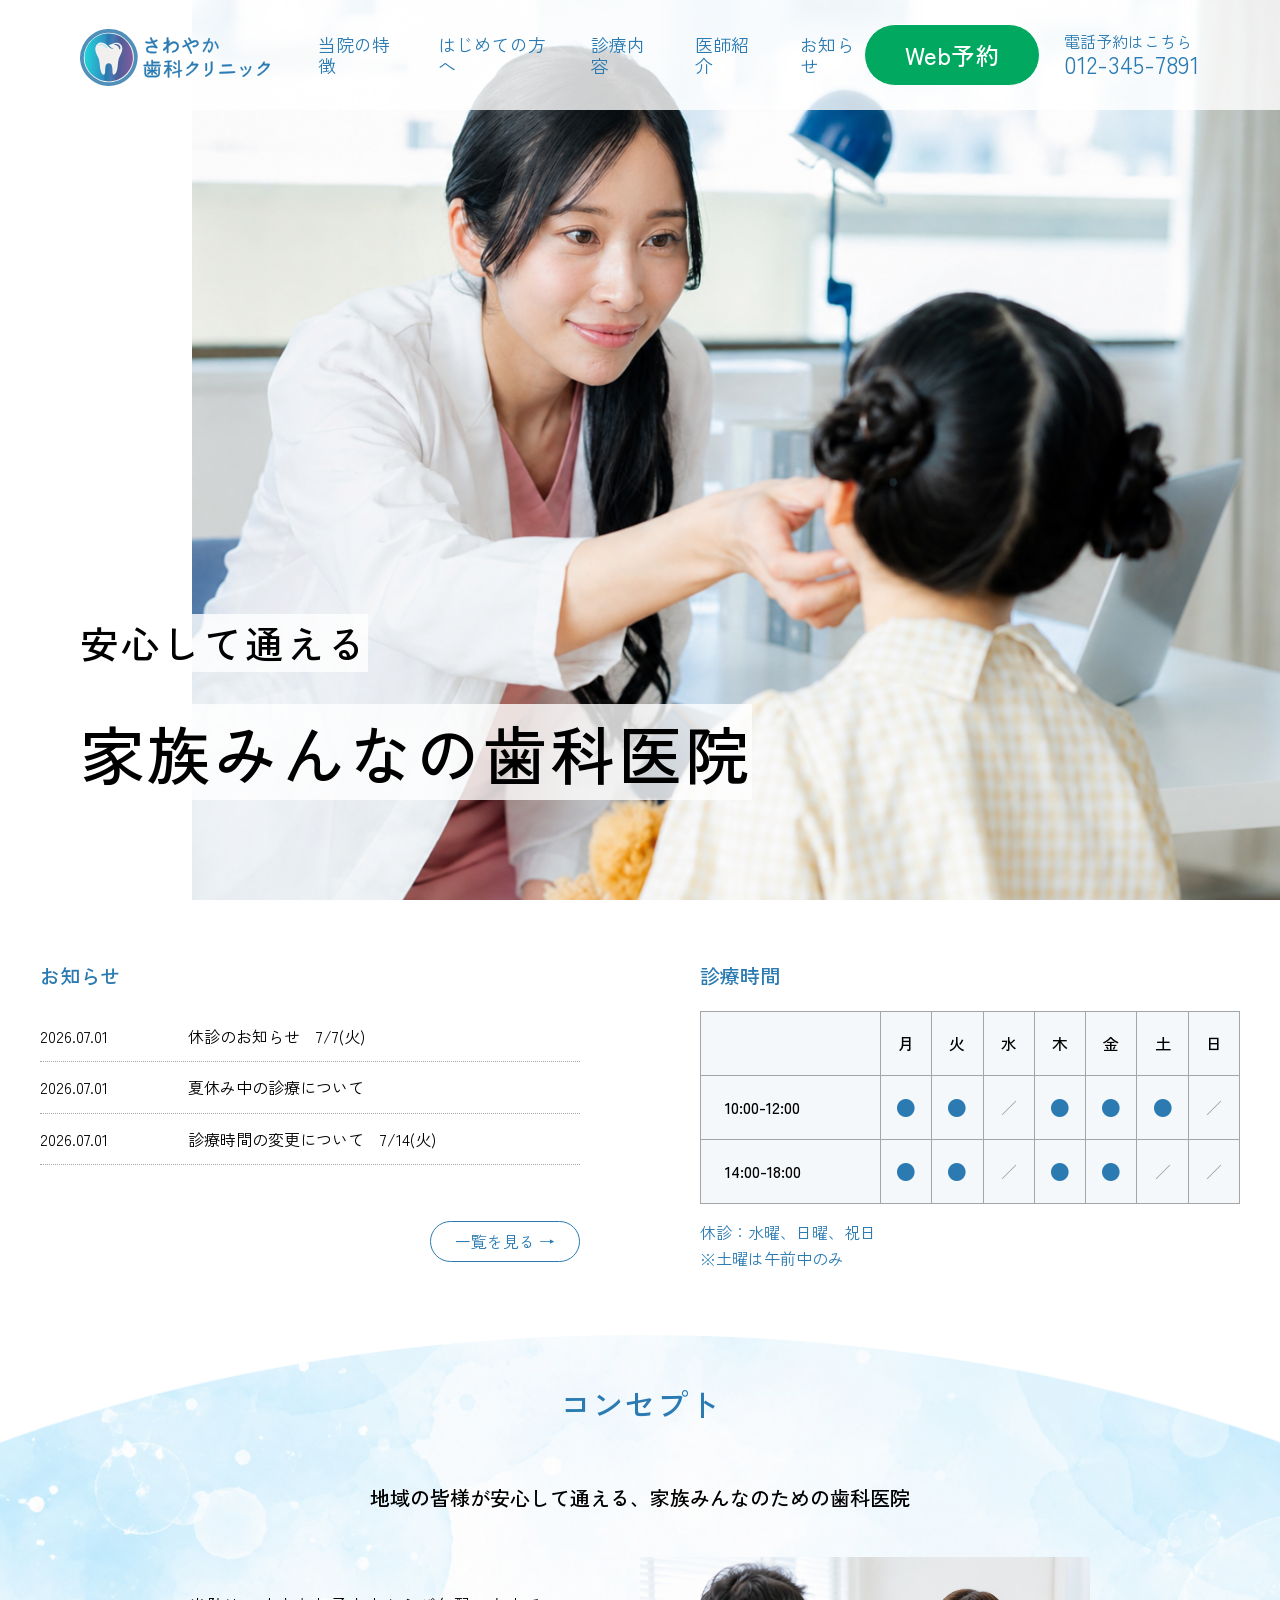
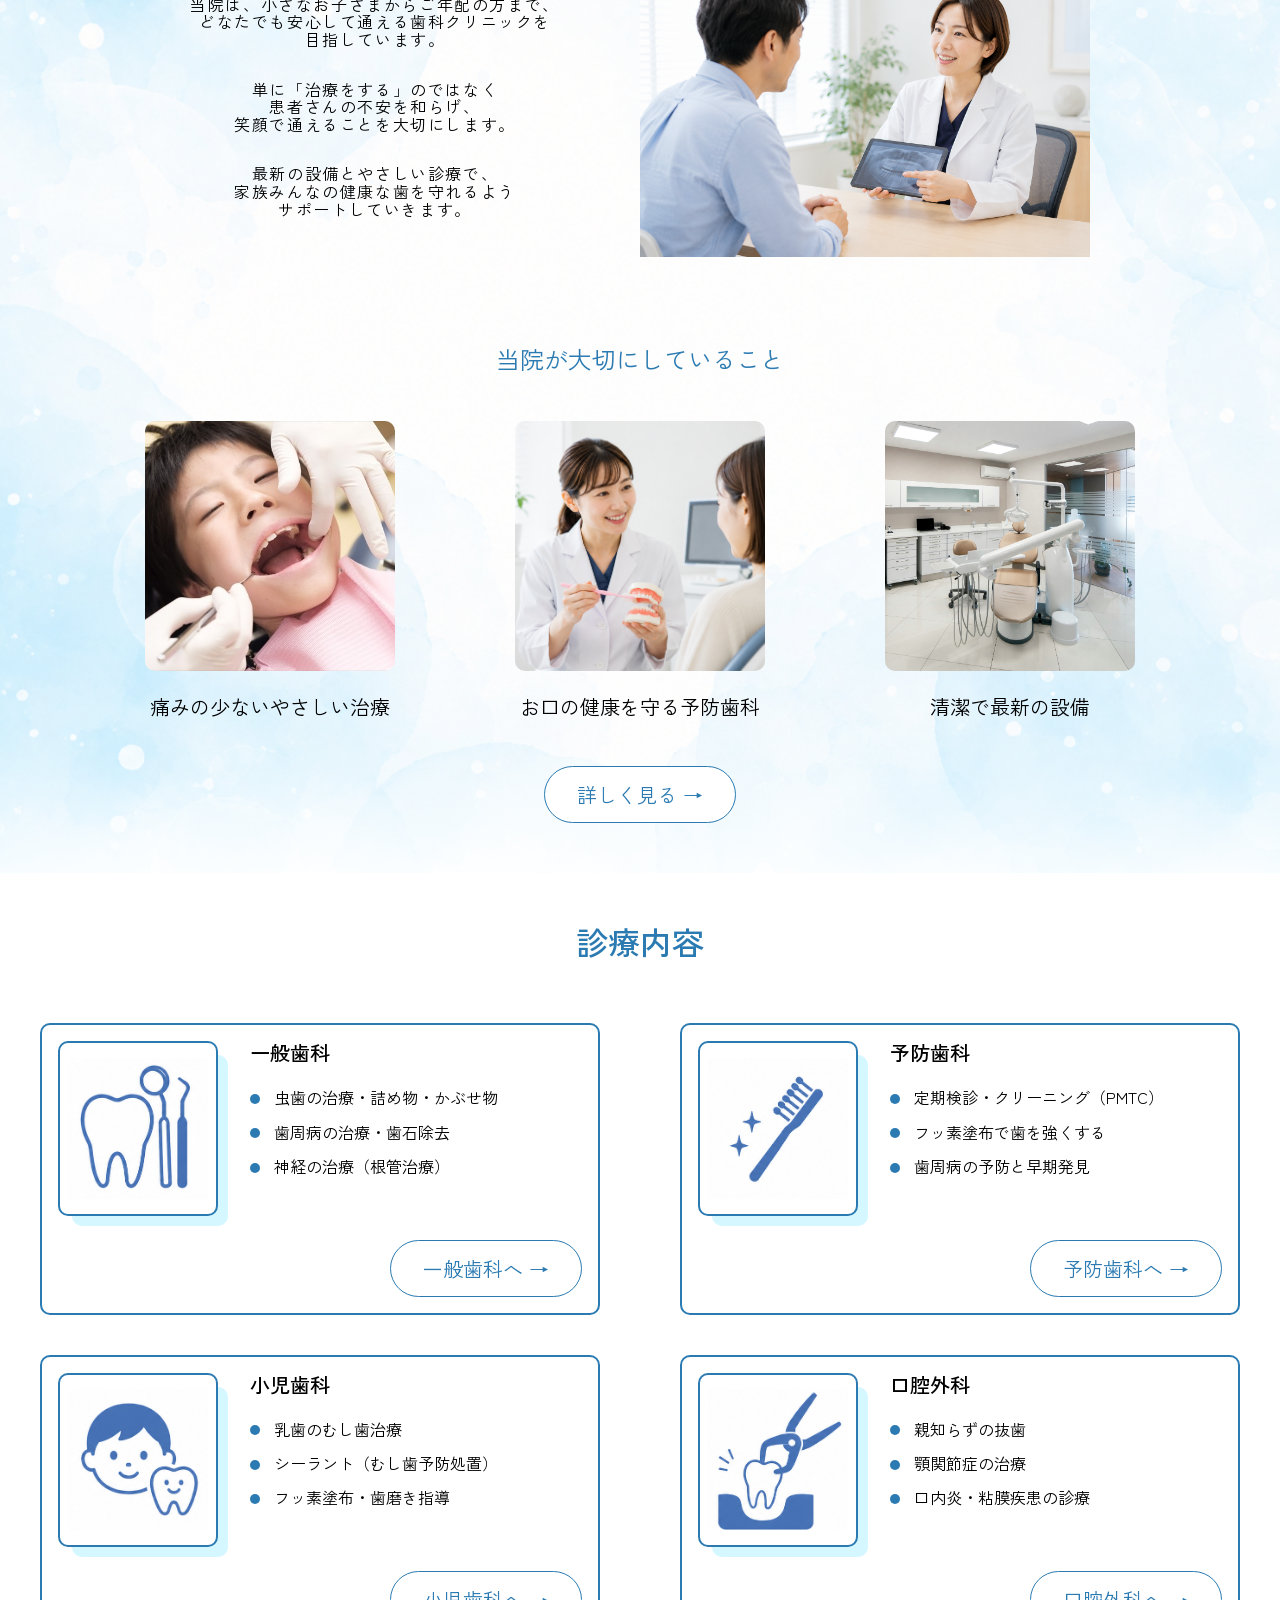
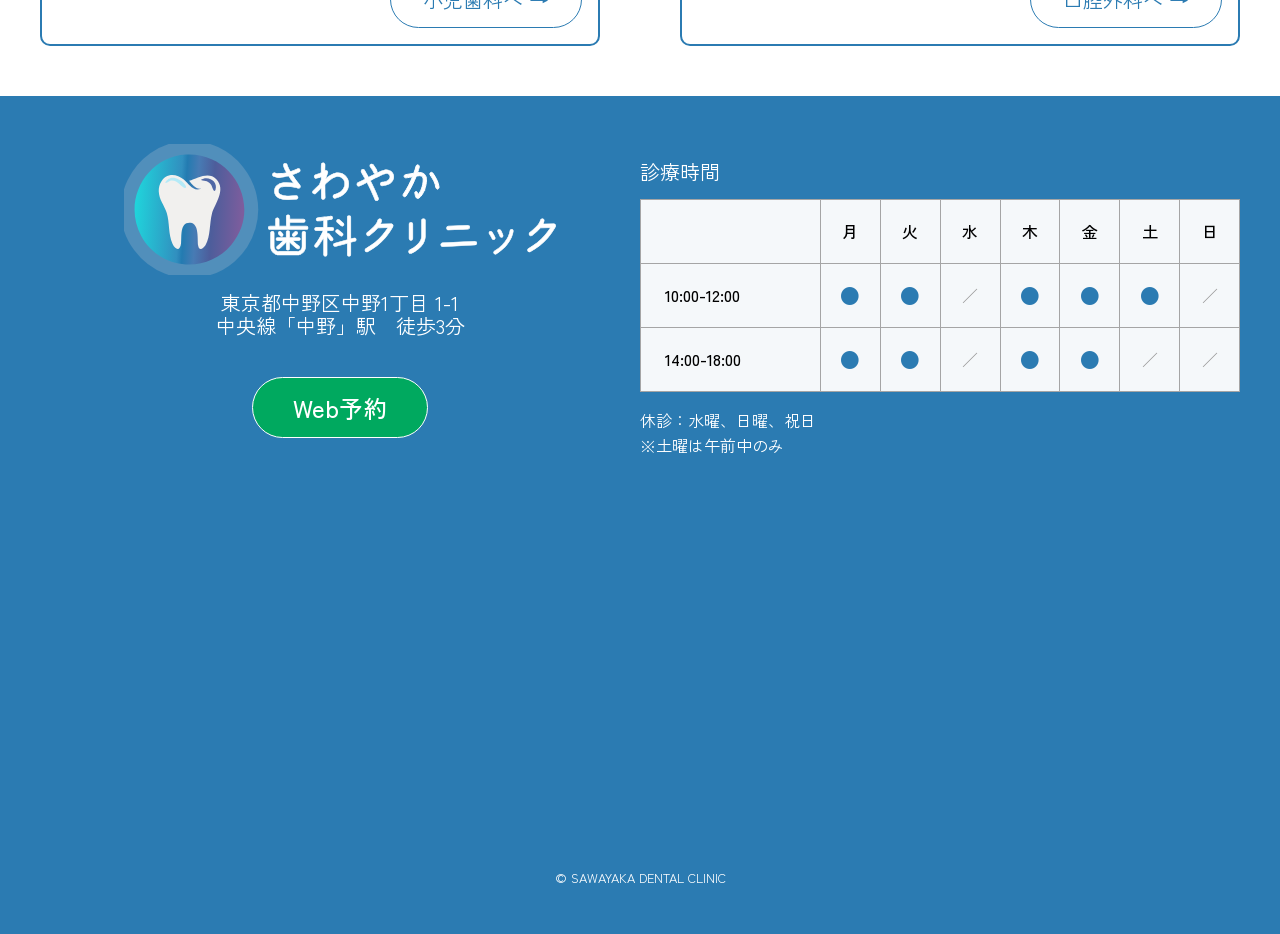
==== index.html @ a3defb35 "SP用 first-view追加" ====
<!doctype html>
<html lang="ja">
  <head>
    <meta charset="UTF-8" />
    <meta
      name="description"
      content="中野区のさわやか歯科クリニック。小さなお子さまからご年配の方まで安心して通える歯科医院です。痛みの少ない治療、予防歯科、最新設備でお口の健康をサポートします。"
    />
    <meta name="viewport" content="width=device-width, initial-scale=1.0" />
    <link rel="stylesheet" href="css/destyle.css" />
    <link rel="preconnect" href="https://fonts.googleapis.com" />
    <link rel="preconnect" href="https://fonts.gstatic.com" crossorigin />
    <link
      href="https://fonts.googleapis.com/css2?family=Josefin+Sans:ital,wght@0,100..700;1,100..700&family=Zen+Kaku+Gothic+New&display=swap"
      rel="stylesheet"
    />
    <link rel="stylesheet" href="css/style.css" />
    <title>さわやか歯科医院</title>
  </head>

  <body>
    <!-- ヘッダー -->
    <header id="header-area">
      <div class="header-menu">
        <!-- ロゴ -->
        <a href="index.html" class="header-logo">
          <img src="img/logo2.svg" alt="さわやか歯科医院ロゴ" />
        </a>
        <!-- ナビゲーション -->
        <nav id="header-navigation">
          <ul>
            <!-- TODOリンク更新 -->
            <li><a href="index.html#concept">当院の特徴</a></li>
            <li><a href="index.html#about">はじめての方へ</a></li>            
            <li><a href="index.html#about">診療内容</a></li>
            <li><a href="index.html#doctors">医師紹介</a></li>
            <li><a href="index.html#blog">お知らせ</a></li>
          </ul>
        </nav>
      </div>

      <div class="header-contact">
        <a href="#" class="cta-button">Web予約</a>
        <div>
          <p class="tel-title">電話予約はこちら</p>
          <p class="tel-num">012-345-7891</p>
        </div>
      </div>

      <button id="hamburger-button" type="button" aria-label="メニュー" aria-controls="sp-navigation" aria-expanded="false">
        <span></span>
        <span></span>
        <span></span>
      </button>

        <!-- SPナビゲーション -->
        <nav id="sp-navigation">
          <ul>
            <!-- TODOリンク更新 -->
            <li><a href="index.html">ホーム</a></li>             
            <li><a href="index.html#concept">当院の特徴</a></li>
            <li><a href="index.html#about">はじめての方へ</a></li>            
            <li><a href="index.html#about">診療内容</a></li>
            <li><a href="index.html#doctors">医師紹介</a></li>
            <li><a href="index.html#blog">お知らせ</a></li>
          </ul>
        </nav>

    </header>
    <!-- ヘッダーここまで-->

    <main>
      <!-- First View -->
      <section id="fv">
        <picture>
          <!-- 800px以下：SP用 -->
          <source media="(max-width: 800px)" srcset="img/hero-1-sp.png" />           
          <!-- 1000px以下：tablet用 -->
          <source media="(max-width: 1050px)" srcset="img/hero-1-tab.png" />
          <img
            class="fv-image"
            src="img/hero-1.png"
            alt="ファーストビュー画像"
          />
        </picture>
        <div class="fv-copy">
          <h1 class="fv-message-main">
            <!-- TODO：デザイン微調整 -->
            <span class="fv-message-sub">安心して通える</span>
            <span class="fv-message-title">家族みんなの歯科医院</span>
          </h1>
        </div>
      </section>
      <!-- First View ここまで-->

      <!-- お知らせと診療時間 -->
      <section id="schedule" class="section">
        <div class="container">
          <div class="news-block">
            <h2 class="section-title">お知らせ</h2>
            <ul class="news-list">
              <li class="news-item">
                <span class="news-date">2026.07.01</span>
                <p class="news-text">休診のお知らせ　7/7(火)</p>
              </li>
              <li class="news-item">
                <span class="news-date">2026.07.01</span>
                <p class="news-text">夏休み中の診療について</p>
              </li>
              <li class="news-item">
                <span class="news-date">2026.07.01</span>
                <p class="news-text">診療時間の変更について　7/14(火)</p>
              </li>
            </ul>
            <div class="news-button">
              <a href="#" class="news-more-button">一覧を見る →</a>
            </div>
          </div>
          <div class="schedule-block">
            <h2 class="section-title">診療時間</h2>
            <div class="schedule-table">
              <div class="schedule-cell schedule-corner"></div>
              <div class="schedule-cell schedule-day">月</div>
              <div class="schedule-cell schedule-day">火</div>
              <div class="schedule-cell schedule-day">水</div>
              <div class="schedule-cell schedule-day">木</div>
              <div class="schedule-cell schedule-day">金</div>
              <div class="schedule-cell schedule-day">土</div>
              <div class="schedule-cell schedule-day">日</div>

              <div class="schedule-cell schedule-time">10:00-12:00</div>
              <div class="schedule-cell schedule-mark">●</div>
              <div class="schedule-cell schedule-mark">●</div>
              <div class="schedule-cell schedule-mark schedule-closed">／</div>
              <div class="schedule-cell schedule-mark">●</div>
              <div class="schedule-cell schedule-mark">●</div>
              <div class="schedule-cell schedule-mark">●</div>
              <div class="schedule-cell schedule-mark schedule-closed">／</div>

              <div class="schedule-cell schedule-time">14:00-18:00</div>
              <div class="schedule-cell schedule-mark">●</div>
              <div class="schedule-cell schedule-mark">●</div>
              <div class="schedule-cell schedule-mark schedule-closed">／</div>
              <div class="schedule-cell schedule-mark">●</div>
              <div class="schedule-cell schedule-mark">●</div>
              <div class="schedule-cell schedule-mark schedule-closed">／</div>
              <div class="schedule-cell schedule-mark schedule-closed">／</div>
            </div>
            <p class="schedule-note">
              休診：水曜、日曜、祝日<br />
              ※土曜は午前中のみ
            </p>
          </div>
        </div>
      </section>
      <!-- お知らせと診療時間ここまで-->

      <!-- Concept -->
      <section id="concept" class="section">
        <div class="container">
          <div class="concept-contents">
            <h2 class="section-title">コンセプト</h2>
            <h3>地域の皆様が安心して通える、家族みんなのための歯科医院</h3>
            <div class="concept-explanation">
              <div>
                <p>
                  当院は、小さなお子さまからご年配の方まで、<br />
                  どなたでも安心して通える歯科クリニックを<br />目指しています。
                </p>
                <p>
                  単に「治療をする」のではなく<br />
                  患者さんの不安を和らげ、<br />笑顔で通えることを大切にします。
                </p>
                <p>
                  最新の設備とやさしい診療で、<br />
                  家族みんなの健康な歯を守れるよう<br />サポートしていきます。
                </p>
              </div>
              <img src="img/concept-2.png" alt="相談する患者" />
            </div>
          </div>
          <div class="concept-important-points">
            <h3>当院が大切にしていること</h3>
            <div class="concept-pointcards">
              <div class="concept-card">
                <img src="img/painless.jpg" alt="子供の治療" />
                <h4>痛みの少ないやさしい治療</h4>
              </div>
              <div class="concept-card">
                <img src="img/lecture.png" alt="予防歯科" />
                <h4>お口の健康を守る予防歯科</h4>
              </div>
              <div class="concept-card">
                <img src="img/img3.jpg" alt="治療設備" />
                <h4>清潔で最新の設備</h4>
              </div>
            </div>
            <div class="concept-button">
              <a href="#" class="primary-button">詳しく見る →</a>
            </div>
          </div>
        </div>
      </section>
      <!-- Conceptここまで -->

      <!-- Service -->
      <section id="service" class="section">
        <div class="container">
          <div class="service-contents">
            <h2 class="section-title">診療内容</h2>
            <div class="service-cards">
              <article class="service-card">
                <div class="service-card-contents">
                  <div class="service-img">
                    <img src="img/general.png" alt="一般歯科" />
                  </div>
                  <div>
                    <h3>一般歯科</h3>
                    <ul class="service-list">
                      <li>虫歯の治療・詰め物・かぶせ物</li>
                      <li>歯周病の治療・歯石除去</li>
                      <li>神経の治療（根管治療）</li>
                    </ul>
                  </div>
                </div>
                <div class="service-button">
                  <a href="#" class="primary-button">一般歯科へ →</a>
                </div>
              </article>
              <article class="service-card">
                <div class="service-card-contents">
                  <div class="service-img">
                    <img src="img/yobou.png" alt="予防歯科" />
                  </div>
                  <div>
                    <h3>予防歯科</h3>
                    <ul class="service-list">
                      <li>定期検診・クリーニング（PMTC）</li>
                      <li>フッ素塗布で歯を強くする</li>
                      <li>歯周病の予防と早期発見</li>
                    </ul>
                  </div>
                </div>
                <div class="service-button">
                  <a href="#" class="primary-button">予防歯科へ →</a>
                </div>
              </article>
              <article class="service-card">
                <div class="service-card-contents">
                  <div class="service-img">
                    <img src="img/child.png" alt="小児歯科" />
                  </div>
                  <div>
                    <h3>小児歯科</h3>
                    <ul class="service-list">
                      <li>乳歯のむし歯治療</li>
                      <li>シーラント（むし歯予防処置）</li>
                      <li>フッ素塗布・歯磨き指導</li>
                    </ul>
                  </div>
                </div>
                <div class="service-button">
                  <a href="#" class="primary-button">小児歯科へ →</a>
                </div>
              </article>
              <article class="service-card">
                <div class="service-card-contents">
                  <div class="service-img">
                    <img src="img/sergery.png" alt="口腔外科" />
                  </div>
                  <div>
                    <h3>口腔外科</h3>
                    <ul class="service-list">
                      <li>親知らずの抜歯</li>
                      <li>顎関節症の治療</li>
                      <li>口内炎・粘膜疾患の診療</li>
                    </ul>
                  </div>
                </div>
                <div class="service-button">
                  <a href="#" class="primary-button">口腔外科へ →</a>
                </div>
              </article>
            </div>
          </div>
        </div>
      </section>
      <!-- Serviceここまで -->

      <!-- footer -->
      <footer class="footer">
        <div class="container">
          <div class="footer-info">
            <!-- フッター左側 -->
            <div class="footer-contents">
              <div class="footer-address">
                <div class="footer-logo">
                  <!-- ロゴ -->
                  <a href="index.html">
                    <img src="img/logo2_white.svg" alt="さわやか歯科医院ロゴ" />
                  </a>
                </div>
                <address>
                  <p>東京都中野区中野1丁目 1-1</p>
                  <p>中央線「中野」駅　徒歩3分</p>
                </address>
              </div>
              <div class="footer-cta">
                <a href="#" class="cta-button">Web予約</a>
              </div>
            </div>
            <!-- フッター左側ここまで -->
            <!-- 診療時間 -->
            <div class="schedule-block">
              <h2>診療時間</h2>
              <div class="schedule-table">
                <div class="schedule-cell schedule-corner"></div>
                <div class="schedule-cell schedule-day">月</div>
                <div class="schedule-cell schedule-day">火</div>
                <div class="schedule-cell schedule-day">水</div>
                <div class="schedule-cell schedule-day">木</div>
                <div class="schedule-cell schedule-day">金</div>
                <div class="schedule-cell schedule-day">土</div>
                <div class="schedule-cell schedule-day">日</div>

                <div class="schedule-cell schedule-time">10:00-12:00</div>
                <div class="schedule-cell schedule-mark">●</div>
                <div class="schedule-cell schedule-mark">●</div>
                <div class="schedule-cell schedule-mark schedule-closed">
                  ／
                </div>
                <div class="schedule-cell schedule-mark">●</div>
                <div class="schedule-cell schedule-mark">●</div>
                <div class="schedule-cell schedule-mark">●</div>
                <div class="schedule-cell schedule-mark schedule-closed">
                  ／
                </div>

                <div class="schedule-cell schedule-time">14:00-18:00</div>
                <div class="schedule-cell schedule-mark">●</div>
                <div class="schedule-cell schedule-mark">●</div>
                <div class="schedule-cell schedule-mark schedule-closed">
                  ／
                </div>
                <div class="schedule-cell schedule-mark">●</div>
                <div class="schedule-cell schedule-mark">●</div>
                <div class="schedule-cell schedule-mark schedule-closed">
                  ／
                </div>
                <div class="schedule-cell schedule-mark schedule-closed">
                  ／
                </div>
              </div>
              <p class="schedule-note">
                休診：水曜、日曜、祝日<br />
                ※土曜は午前中のみ
              </p>
            </div>
            <!-- 診療時間 ここまで-->
          </div>
          <div class="footer-map">
            <iframe
              title="さわやか歯科医院 地図"
              src="https://www.google.com/maps/embed?pb=!1m14!1m8!1m3!1d3239.833121392787!2d139.6651018!3d35.705724!3m2!1i1024!2i768!4f13.1!3m3!1m2!1s0x6018f296b32f3571%3A0x568104f2ac34074e!2z5Lit6YeO6aeF!5e0!3m2!1sja!2sjp!4v1785392628953!5m2!1sja!2sjp"
              allowfullscreen=""
              loading="lazy"
              referrerpolicy="strict-origin-when-cross-origin"
            ></iframe>
          </div>
          <div class="footer-copyright">
            <small> &copy; SAWAYAKA DENTAL CLINIC </small>
          </div>
        </div>
      </footer>
      <!-- footer ここまで-->
    </main>

    <script src="js/top.js"></script>
  </body>
</html>
---- css/destyle.css ----
/*! destyle.css v4.0.1 | MIT License | https://github.com/nicolas-cusan/destyle.css */

/* Reset box-model and set borders */
/* ============================================ */

*,
::before,
::after {
  box-sizing: border-box;
  border-style: solid;
  border-width: 0;
  min-width: 0;
}

/* Document */
/* ============================================ */

/**
 * 1. Correct the line height in all browsers.
 * 2. Prevent adjustments of font size after orientation changes in iOS.
 * 3. Remove gray overlay on links for iOS.
 */

html {
  line-height: 1.15; /* 1 */
  -webkit-text-size-adjust: 100%; /* 2 */
  -webkit-tap-highlight-color: transparent; /* 3*/
}

/* Sections */
/* ============================================ */

/**
 * Remove the margin in all browsers.
 */

body {
  margin: 0;
}

/**
 * Render the `main` element consistently in IE.
 */

main {
  display: block;
}

/* Vertical rhythm */
/* ============================================ */

p,
table,
blockquote,
address,
pre,
iframe,
form,
figure,
dl {
  margin: 0;
}

/* Headings */
/* ============================================ */

h1,
h2,
h3,
h4,
h5,
h6 {
  font-size: inherit;
  font-weight: inherit;
  margin: 0;
}

/* Lists (enumeration) */
/* ============================================ */

ul,
ol {
  margin: 0;
  padding: 0;
  list-style: none;
}

/* Lists (definition) */
/* ============================================ */

dt {
  font-weight: bold;
}

dd {
  margin-left: 0;
}

/* Grouping content */
/* ============================================ */

/**
 * 1. Add the correct box sizing in Firefox.
 * 2. Show the overflow in Edge and IE.
 */

hr {
  box-sizing: content-box; /* 1 */
  height: 0; /* 1 */
  overflow: visible; /* 2 */
  border-top-width: 1px;
  margin: 0;
  clear: both;
  color: inherit;
}

/**
 * 1. Correct the inheritance and scaling of font size in all browsers.
 * 2. Correct the odd `em` font sizing in all browsers.
 */

pre {
  font-family: monospace, monospace; /* 1 */
  font-size: inherit; /* 2 */
}

address {
  font-style: inherit;
}

/* Text-level semantics */
/* ============================================ */

/**
 * Remove the gray background on active links in IE 10.
 */

a {
  background-color: transparent;
  text-decoration: none;
  color: inherit;
}

/**
 * 1. Remove the bottom border in Chrome 57-
 * 2. Add the correct text decoration in Chrome, Edge, IE, Opera, and Safari.
 */

abbr[title] {
  text-decoration: underline dotted; /* 2 */
}

/**
 * Add the correct font weight in Chrome, Edge, and Safari.
 */

b,
strong {
  font-weight: bolder;
}

/**
 * 1. Correct the inheritance and scaling of font size in all browsers.
 * 2. Correct the odd `em` font sizing in all browsers.
 */

code,
kbd,
samp {
  font-family: monospace, monospace; /* 1 */
  font-size: inherit; /* 2 */
}

/**
 * Add the correct font size in all browsers.
 */

small {
  font-size: 80%;
}

/**
 * Prevent `sub` and `sup` elements from affecting the line height in
 * all browsers.
 */

sub,
sup {
  font-size: 75%;
  line-height: 0;
  position: relative;
  vertical-align: baseline;
}

sub {
  bottom: -0.25em;
}

sup {
  top: -0.5em;
}

/* Replaced content */
/* ============================================ */

/**
 * Prevent vertical alignment issues.
 */

svg,
img,
embed,
object,
iframe {
  vertical-align: bottom;
}

/* Forms */
/* ============================================ */

/**
 * Reset form fields to make them styleable.
 * 1. Make form elements stylable across systems iOS especially.
 * 2. Inherit text-transform from parent.
 */

button,
input,
optgroup,
select,
textarea {
  -webkit-appearance: none; /* 1 */
  appearance: none;
  vertical-align: middle;
  color: inherit;
  font: inherit;
  background: transparent;
  padding: 0;
  margin: 0;
  border-radius: 0;
  text-align: inherit;
  text-transform: inherit; /* 2 */
}

/**
 * Correct cursors for clickable elements.
 */

button,
[type="button"],
[type="reset"],
[type="submit"] {
  cursor: pointer;
}

button:disabled,
[type="button"]:disabled,
[type="reset"]:disabled,
[type="submit"]:disabled {
  cursor: default;
}

/**
 * Improve outlines for Firefox and unify style with input elements & buttons.
 */

:-moz-focusring {
  outline: auto;
}

select:disabled {
  opacity: inherit;
}

/**
 * Remove padding
 */

option {
  padding: 0;
}

/**
 * Reset to invisible
 */

fieldset {
  margin: 0;
  padding: 0;
  min-width: 0;
}

legend {
  padding: 0;
}

/**
 * Add the correct vertical alignment in Chrome, Firefox, and Opera.
 */

progress {
  vertical-align: baseline;
}

/**
 * Remove the default vertical scrollbar in IE 10+.
 */

textarea {
  overflow: auto;
}

/**
 * Correct the cursor style of increment and decrement buttons in Chrome.
 */

[type="number"]::-webkit-inner-spin-button,
[type="number"]::-webkit-outer-spin-button {
  height: auto;
}

/**
 * Correct the outline style in Safari.
 */

[type="search"] {
  outline-offset: -2px; /* 1 */
}

/**
 * Remove the inner padding in Chrome and Safari on macOS.
 */

[type="search"]::-webkit-search-decoration {
  -webkit-appearance: none;
}

/**
 * 1. Correct the inability to style clickable types in iOS and Safari.
 * 2. Fix font inheritance.
 */

::-webkit-file-upload-button {
  -webkit-appearance: button; /* 1 */
  font: inherit; /* 2 */
}

/**
 * Fix appearance for Firefox
 */
[type="number"] {
  -moz-appearance: textfield;
}

/**
 * Clickable labels
 */

label[for] {
  cursor: pointer;
}

/* Interactive */
/* ============================================ */

/*
 * Add the correct display in Edge, IE 10+, and Firefox.
 */

details {
  display: block;
}

/*
 * Add the correct display in all browsers.
 */

summary {
  display: list-item;
}

/*
 * Remove outline for editable content.
 */

[contenteditable]:focus {
  outline: auto;
}

/* Tables */
/* ============================================ */

/**
1. Correct table border color inheritance in all Chrome and Safari.
*/

table {
  border-color: inherit; /* 1 */
  border-collapse: collapse;
}

caption {
  text-align: left;
}

td,
th {
  vertical-align: top;
  padding: 0;
}

th {
  text-align: left;
  font-weight: bold;
}
---- css/style.css ----
/* 共通 */

:root {
  --color-mainblue: #2b7bb2;
  --color-cta-normal: #00a95f;
  --color-border: #a5a5a5;
  --header-height: 110px;
}

body {
  font-family: "Zen Kaku Gothic New", sans-serif;
}

.container {
  width: min(1280px, calc(100% - 80px));
  margin: 0 auto;
}

.section {
  padding: 50px 0;
}

.section-title {
  font-size: 32px;
  font-weight: 500;
  color: var(--color-mainblue);
  text-align: center;
  margin-bottom: 64px;
}

.primary-button {
  display: block;
  padding: 16px 32px;
  text-align: center;
  font-size: 16px;
  border-radius: 30px;
  border: 1px solid var(--color-mainblue);
  background-color: #ffffff;
  color: var(--color-mainblue);
  font-size: 20px;
  cursor: pointer;
}

/* ヘッダ */

#header-area {
  position: fixed;
  top: 0;
  left: 0;
  z-index: 100;
  display: flex;
  justify-content: space-between;
  align-items: center;
  width: 100%;
  height: var(--header-height);
  background-color: rgb(255, 255, 255, 0.8);
  padding: 0 80px;
}

.header-menu {
  display: flex;
  align-items: center;
  gap: 48px;
}

.header-logo {
  width: 190px;
  height: 52px;
  flex-shrink: 0;
}

#header-navigation ul {
  display: flex;
  gap: 40px;
  list-style: none;
}

#header-navigation li {
  font-size: clamp(16px, 1.4vw, 20px);
}

#header-navigation a {
  text-decoration: none;
  color: var(--color-mainblue);
}

.header-contact {
  display: flex;
  white-space: nowrap;
  flex-shrink: 0;
  align-items: center;
  gap: 24px;
}

.tel-title {
  font-size: 16px;
  color: var(--color-mainblue);
}

.tel-num {
  font-size: 24px;
  color: var(--color-mainblue);
}

.cta-button {
  display: inline-block;
  background-color: var(--color-cta-normal);
  border: none;
  padding: 16px 40px;
  border-radius: 50px;
  cursor: pointer;
  font-size: 24px;
  font-weight: 500;
  color: #ffffff;
  border: 1px solid #ffffff;
}

#hamburger-button {
  display: none;
}

/* SPメニュー */
#sp-navigation {
  position: fixed;
  top: var(--header-height);
  left: 0px;
  width: 100%;
  background-color: #bbecee;
  /* TODO:リファクタ */
  transform: translateY(calc(-100% - var(--header-height)));
  transition: transform 0.3s ease;
}

#sp-navigation.is-opened {
  transform: translateY(0);
}

#sp-navigation ul {
  padding-top: 40px;
}

#sp-navigation li {
  text-align: center;
  padding: 32px 0;
  border-bottom: 1px solid var(--color-mainblue);
}

/* First view */
#fv {
  height: 100vh;
  overflow: hidden;
  position: relative;
}

#fv picture {
  display: block;
  width: 85%;
  height: 100%;
  margin-left: auto;
}

.fv-image {
  display: block;
  width: 100%;
  height: 100%;
  object-fit: cover;
  object-position: right center;
}

.fv-copy {
  position: absolute;
  bottom: 100px;
  left: 80px;
  font-weight: 500;
  /* color: var(--color-mainblue); */
  letter-spacing: 0.2em;
  line-height: 1.5;
}

.fv-message-main {
  font-size: clamp(42px, 5vw, 72px);
}

.fv-message-sub {
  display: inline-block;
  font-size: clamp(28px, 3vw, 48px);
  background-color: rgb(255, 255, 255, 0.8);
  margin-bottom: 32px;
}

.fv-message-title {
  display: block;
  background-color: rgb(255, 255, 255, 0.8);
}

/* 診療時間とお知らせ */
#schedule {
  padding: 64px 0;
}

#schedule .container {
  display: flex;
  align-items: flex-start;
  gap: 120px;
}

#schedule .news-block,
#schedule .schedule-block {
  flex: 1 1 0;
}

#schedule .section-title {
  font-size: 20px;
  font-weight: 500;
  text-align: left;
  margin: 0 0 24px;
}

/* お知らせ */
.news-list {
  list-style: none;
  margin-bottom: 24px;
}

.news-item {
  display: flex;
  align-items: baseline;
  gap: 80px;
  padding: 16px 0;
  border-bottom: 1px dotted var(--color-border);
}

.news-date {
  flex-shrink: 0;
  font-size: 16px;
}

.news-text {
  font-size: 16px;
}

.news-button {
  display: flex;
  justify-content: flex-end;
}

.news-more-button {
  margin: 32px 0 0 auto;
  padding: 10px 24px;
  border: 1px solid var(--color-mainblue);
  border-radius: 30px;
  background-color: #ffffff;
  color: var(--color-mainblue);
  font-size: 16px;
  cursor: pointer;
}

/* 診療時間 */
.schedule-table {
  display: grid;
  grid-template-columns: 180px repeat(7, 1fr);
  border-top: 1px solid var(--color-border);
  border-left: 1px solid var(--color-border);
  background-color: #f5f8fa;
}

.schedule-cell {
  display: flex;
  align-items: center;
  justify-content: center;
  height: 64px;
  border-right: 1px solid var(--color-border);
  border-bottom: 1px solid var(--color-border);
  font-size: 16px;
}

.schedule-corner,
.schedule-day {
  font-weight: 500;
}

.schedule-time {
  justify-content: flex-start;
  padding-left: 24px;
  font-weight: 500;
}

.schedule-mark {
  font-size: 20px;
  color: var(--color-mainblue);
}

.schedule-closed {
  font-size: 16px;
  color: #999999;
}

.schedule-note {
  margin-top: 16px;
  font-size: 16px;
  line-height: 1.6;
  color: var(--color-mainblue);
}

/* コンセプト */
#concept {
  background-image: url("../img/background.png");
  background-repeat: no-repeat;
  background-position: center top;
  background-size: cover;
}

.concept-contents {
  margin-bottom: 88px;
}

.concept-contents h3 {
  font-size: 20px;
  text-align: center;
  font-weight: 500;
  margin-bottom: 48px;
}

#concept .container {
  position: relative;
}

.concept-explanation {
  display: flex;
  justify-content: center;
  gap: 80px;
  margin: 0 auto;
  align-items: center;
}

.concept-explanation img {
  width: 450px;
  height: 300px;
}

.concept-explanation p {
  text-align: center;
  letter-spacing: 0.1em;
  line-height: 1.1;
  margin: 32px 0;
}

.concept-important-points h3 {
  font-size: 24px;
  color: var(--color-mainblue);
  text-align: center;
  margin-bottom: 48px;
}

.concept-pointcards {
  display: flex;
  justify-content: center;
  gap: 120px;
  margin-bottom: 48px;
}

.concept-card img {
  width: 250px;
  aspect-ratio: 1 / 1;
  object-fit: cover;
  display: block;
  margin-bottom: 24px;
  border-radius: 10px;
}

.concept-card h4 {
  text-align: center;
  font-size: 20px;
}

.concept-button {
  display: flex;
  justify-content: center;
}

/* 診療内容 */
.service-cards {
  display: grid;
  grid-template-columns: repeat(2, 1fr);
  gap: 40px 80px;
}

.service-card {
  border: 2px solid var(--color-mainblue);
  border-radius: 10px;
  padding: 16px;
}

.service-card-contents {
  display: flex;
  gap: 32px;
  margin-bottom: 24px;
}

.service-card h3 {
  font-size: 20px;
  font-weight: 500;
  margin-bottom: 24px;
}

.service-img {
  position: relative;
  width: 160px;
  aspect-ratio: 1/1;
  border: 2px solid var(--color-mainblue);
  border-radius: 10px;
  display: flex;
  justify-content: center;
  align-items: center;
  background-color: #ffffff;
}

.service-img img {
  display: block;
  width: 90%;
  aspect-ratio: 1/1;
  object-fit: cover;
}

.service-img::after {
  content: "";
  position: absolute;
  top: 12px;
  left: 12px;
  width: 100%;
  height: 100%;
  border-radius: 10px;
  z-index: -1;
  background-color: #d5f7ff;
}

.service-list {
  list-style: none;
  margin-bottom: 24px;
}

.service-list li {
  position: relative;
  padding-left: 24px;
  padding-bottom: 16px;
}

.service-list li::before {
  content: "";
  position: absolute;
  left: 0;
  top: 0.35em;
  width: 10px;
  height: 10px;
  border-radius: 50%;
  background: var(--color-mainblue);
}

.service-button {
  display: flex;
  justify-content: flex-end;
}

/* フッター */
.footer {
  background-color: var(--color-mainblue);
  padding: 48px 0;
}

.footer-info {
  display: flex;
  justify-content: space-between;
  margin-bottom: 56px;
}

.footer-contents {
  display: flex;
  flex-direction: column;
}

.footer address {
  text-align: center;
  margin-bottom: 40px;
  font-size: 20px;
}

.footer-logo {
  display: flex;
  justify-content: center;
  margin-bottom: 16px;
}

.footer-cta {
  display: flex;
  justify-content: center;
}

.footer-contents,
.footer .schedule-block {
  flex: 1;
}

.footer-map {
  margin-bottom: 56px;
}

.footer iframe {
  width: 100%;
  height: 300px;
  border: 0;
}

.footer-copyright {
  display: flex;
  justify-content: center;
}

.footer small,
.footer h2,
.footer p {
  color: #ffffff;
}

.footer h2 {
  font-size: 20px;
  margin: 16px 0;
}

@media (max-width: 1050px) {
  /* ヘッダ */
  #header-area {
    padding: 0 40px;
  }

  #header-navigation {
    display: none;
  }

  .header-contact {
    display: none;
  }

  .header-logo {
    width: 240px;
    height: auto;
  }

  #hamburger-button {
    display: flex;
    flex-direction: column;
    justify-content: space-between;
    gap: 10px;
    color: var(--color-mainblue);
    border: none;
    background-color: transparent;
    cursor: pointer;
    margin-right: 20px;
  }

  #hamburger-button span {
    width: 48px;
    height: 5px;
    background-color: var(--color-mainblue);
    transition: 0.3s;
  }

  #hamburger-button.is-opened span:nth-of-type(1) {
    transform: translateY(15px) rotate(45deg);
  }

  #hamburger-button.is-opened span:nth-of-type(2) {
    opacity: 0;
  }

  #hamburger-button.is-opened span:nth-of-type(3) {
    transform: translateY(-15px) rotate(-45deg);
  }

  /* First view */
  #fv picture {
    width: 100%;
  }
  .fv-image {
    object-position: left center;
  }

  .fv-copy {
    top: calc(var(--header-height) + 80px);
    right: 100px;
    bottom: auto;
    left: auto;
    writing-mode: vertical-rl;
  }

  .fv-message-main {
    font-size: clamp(32px, 5.5vw, 48px);
  }

  .fv-message-sub {
    display: inline-block;
    font-size: clamp(32px, 5.5vw, 48px);
  }

  .fv-message-title {
    margin-right: 32px;
    margin-top: 80px;
  }

  .concept-pointcards {
    flex-wrap: wrap;
  }

}
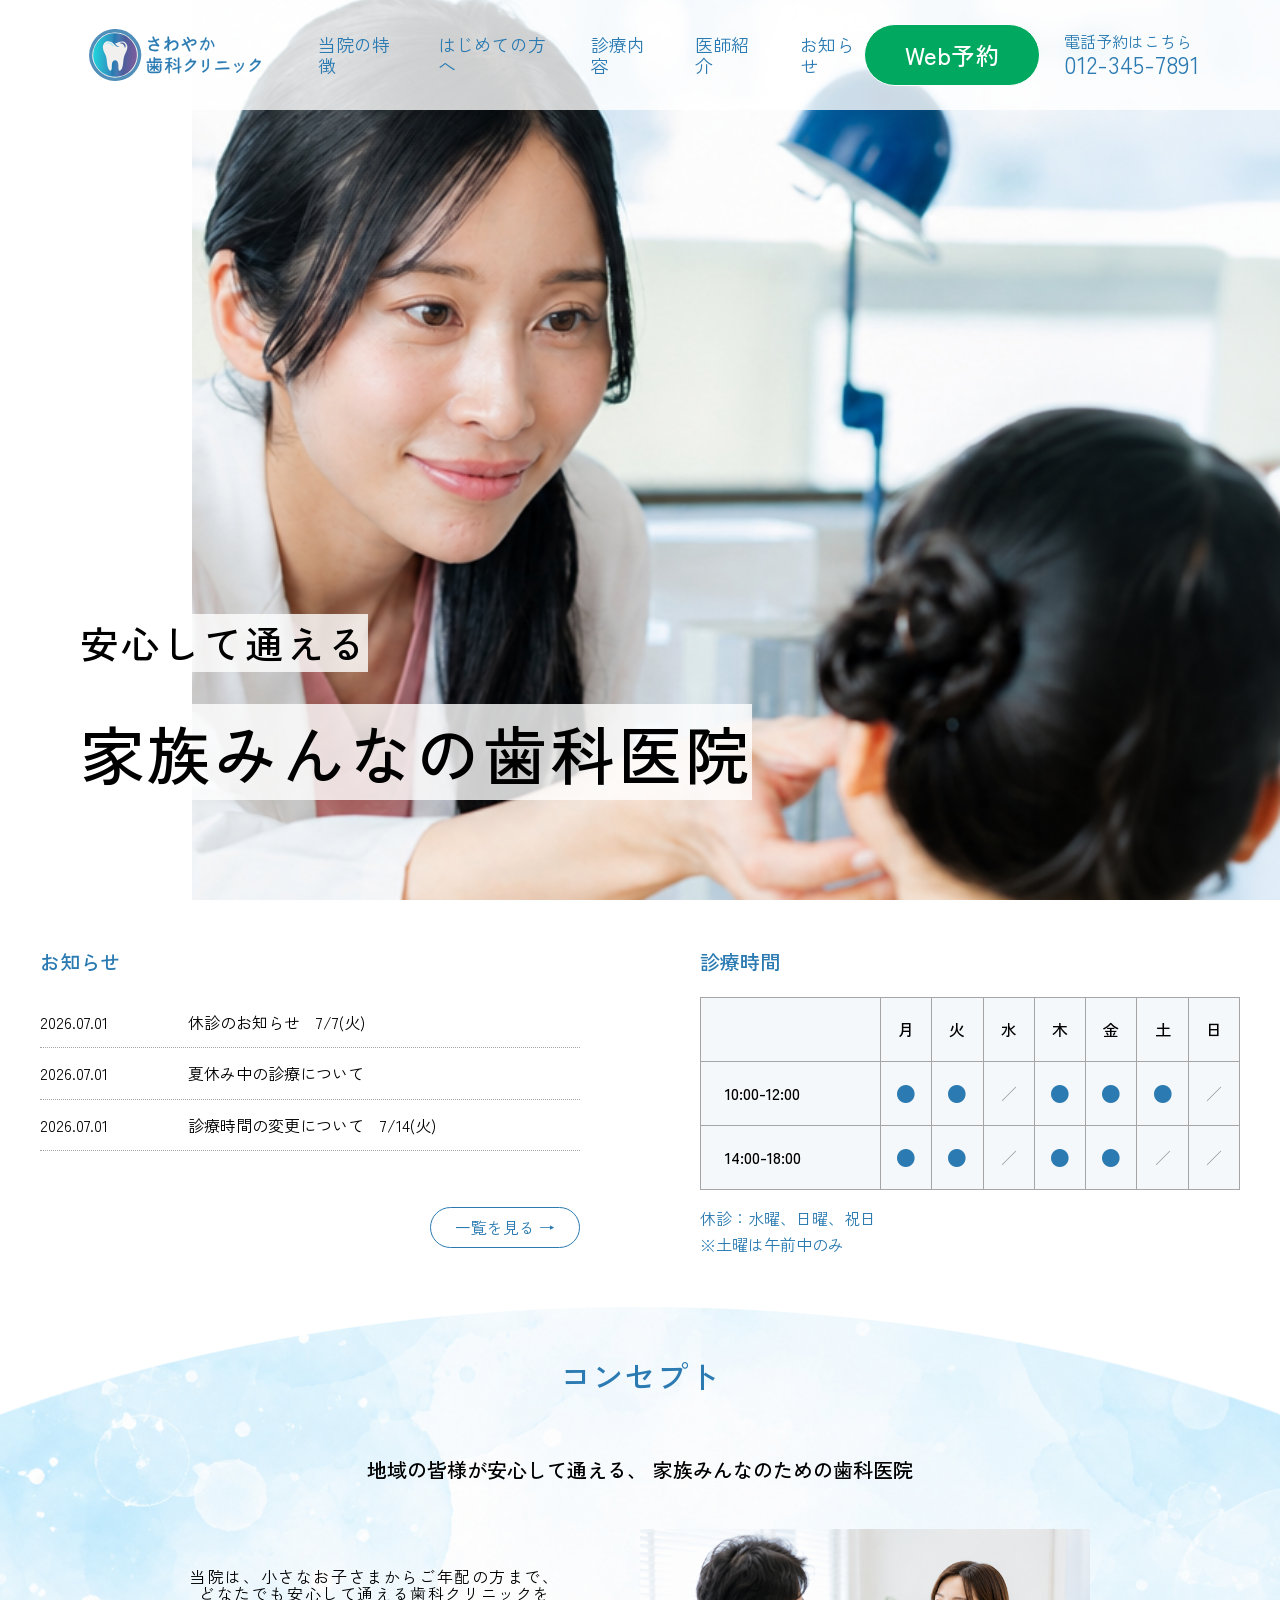
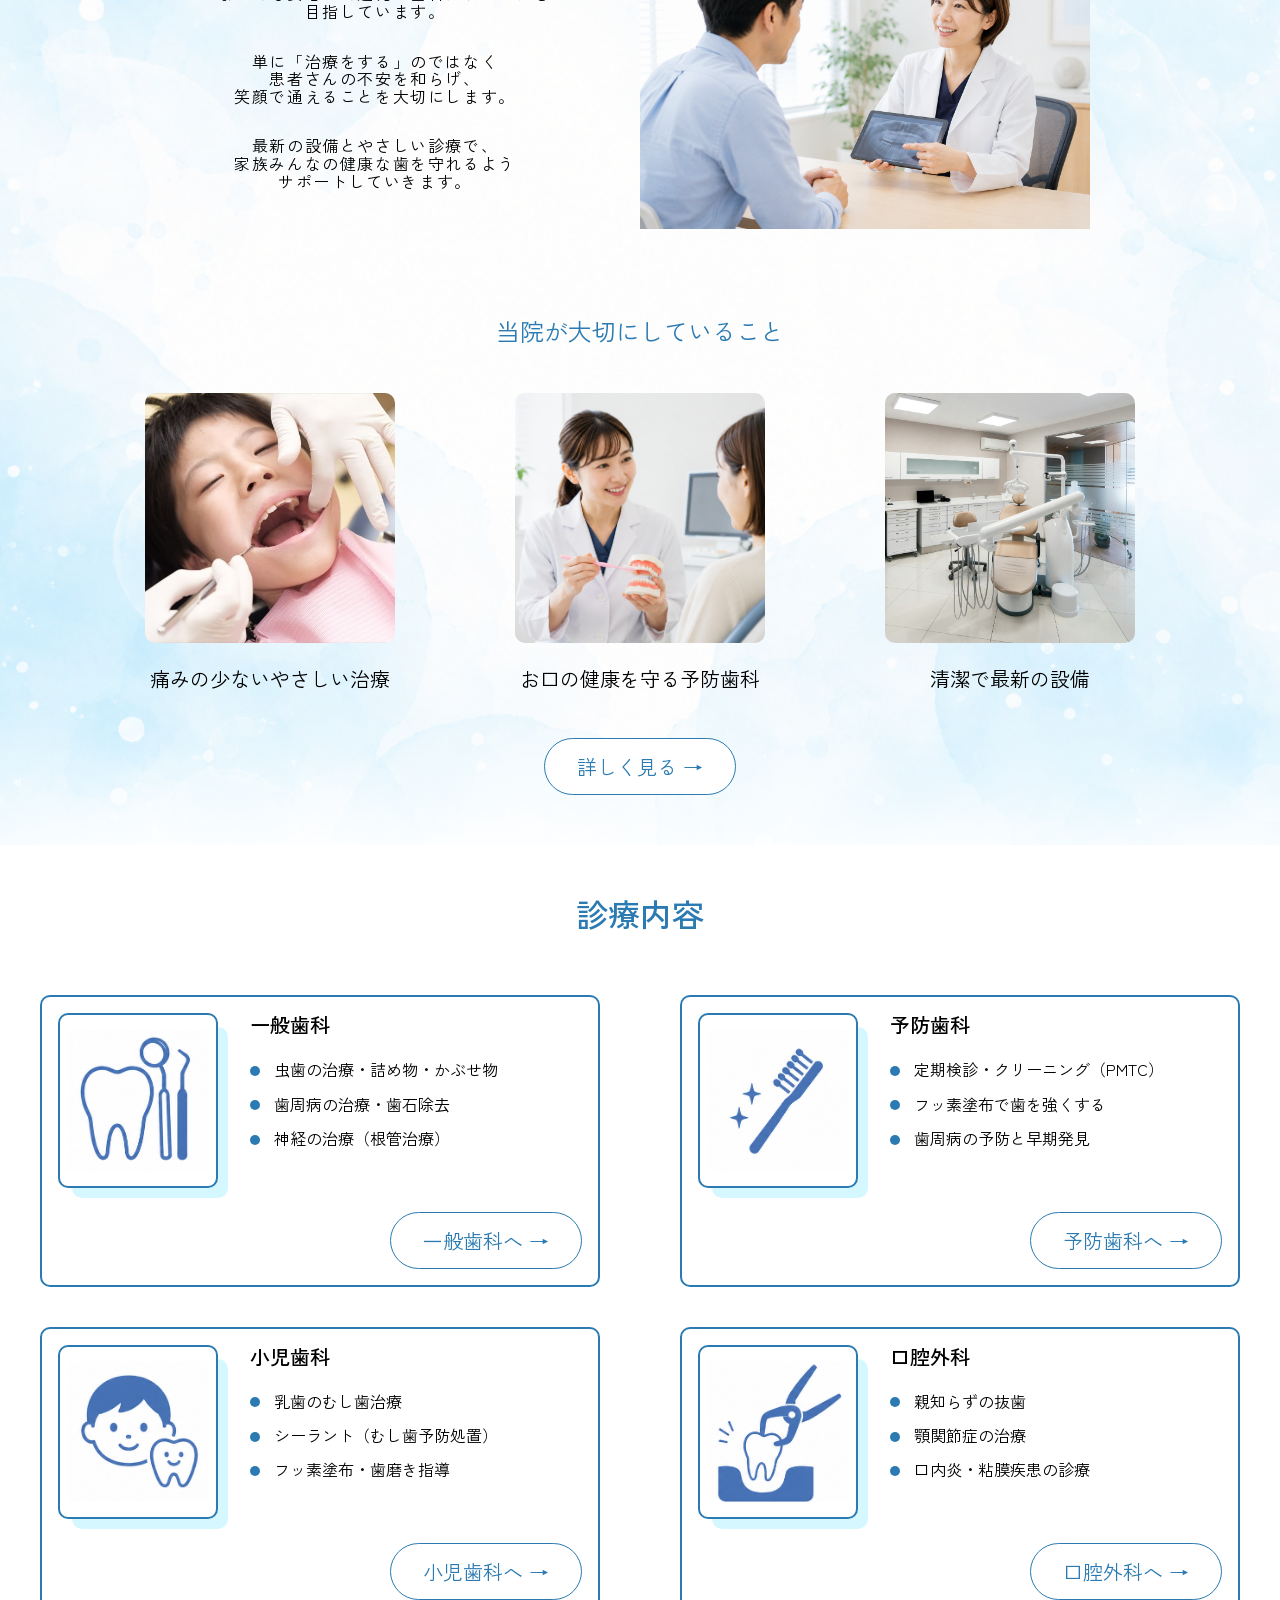
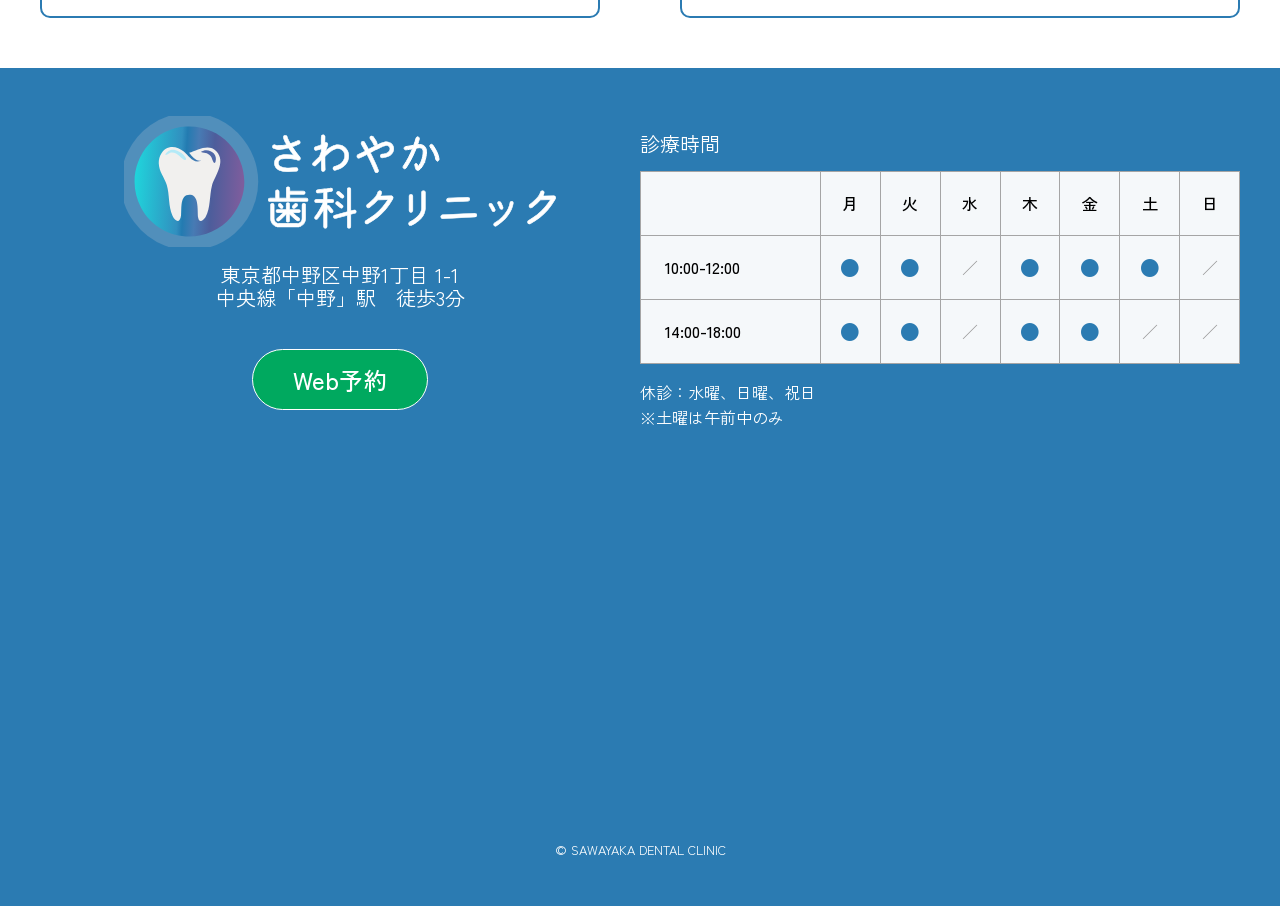
==== commit ba0be4f7: "コンセプト sp対応" ====
--- a/index.html
+++ b/index.html
@@ -160,7 +160,8 @@
         <div class="container">
           <div class="concept-contents">
             <h2 class="section-title">コンセプト</h2>
-            <h3>地域の皆様が安心して通える、家族みんなのための歯科医院</h3>
+            <h3>地域の皆様が安心して通える、<br class="sp">
+              家族みんなのための歯科医院</h3>
             <div class="concept-explanation">
               <div>
                 <p>
--- a/css/style.css
+++ b/css/style.css
@@ -41,6 +41,10 @@
   cursor: pointer;
 }
 
+.sp {
+  display: none;
+}
+
 /* ヘッダ */
 
 #header-area {
@@ -67,6 +71,12 @@
   width: 190px;
   height: 52px;
   flex-shrink: 0;
+}
+
+.header-logo img {
+  display: block;
+  width: 100%;
+  height: 100%;
 }
 
 #header-navigation ul {
@@ -194,10 +204,6 @@
 }
 
 /* 診療時間とお知らせ */
-#schedule {
-  padding: 64px 0;
-}
-
 #schedule .container {
   display: flex;
   align-items: flex-start;
@@ -527,6 +533,14 @@
 }
 
 @media (max-width: 1050px) {
+  .container {
+    width: calc(100% - 80px);
+  }
+
+  .sp {
+    display: block;
+  }
+
   /* ヘッダ */
   #header-area {
     padding: 0 40px;
@@ -541,7 +555,7 @@
   }
 
   .header-logo {
-    width: 240px;
+    width: 200px;
     height: auto;
   }
 
@@ -586,19 +600,19 @@
 
   .fv-copy {
     top: calc(var(--header-height) + 80px);
-    right: 100px;
+    right: 60px;
     bottom: auto;
     left: auto;
     writing-mode: vertical-rl;
   }
 
   .fv-message-main {
-    font-size: clamp(32px, 5.5vw, 48px);
+    font-size: clamp(24px, 5.5vw, 48px);
   }
 
   .fv-message-sub {
     display: inline-block;
-    font-size: clamp(32px, 5.5vw, 48px);
+    font-size: clamp(24px, 5.5vw, 48px);
   }
 
   .fv-message-title {
@@ -606,9 +620,111 @@
     margin-top: 80px;
   }
 
+  /* お知らせと診療時間 */
+  #schedule .container {
+    flex-direction: column;
+    align-items: center;
+  }
+
+  #schedule .section-title {
+    text-align: center;
+  }
+
+  .news-block {
+    width: 80%;
+  }
+
+  .news-item {
+    gap: 24px;
+  }
+
+  .schedule-block {
+    width: 80%;
+  }
+
+  .schedule-table {
+    grid-template-columns: 160px repeat(7, 1fr);
+  }
+
+  .schedule-time {
+    padding-left: 12px;
+  }
+
+  /* コンセプト */
+  .concept-contents {
+    margin-bottom: 36px;
+  }
+
+  .concept-explanation {
+    flex-direction: column;
+  }
+
+  .concept-explanation img{
+    display: none;
+  }
+
   .concept-pointcards {
     flex-wrap: wrap;
-  }
-
-}
-
+    gap: 40px;
+  }
+
+  .service-cards {
+    grid-template-columns: repeat(1, 1fr);
+  }
+
+  /* フッター */
+
+  .footer-info {
+    flex-direction: column;
+  }
+
+  .footer-logo img {
+    display: block;
+    width: 100%;
+  }
+}
+
+@media (max-width: 450px) {
+  .container {
+    width: calc(100% - 40px);
+  }
+
+  /* ヘッダ */
+
+  #header-area {
+    padding: 0 20px;
+  }
+
+  .header-logo {
+    width: 160px;
+  }
+
+  /* お知らせ・診療時間 */
+  .news-block {
+    width: 100%;
+  }
+
+  .schedule-block {
+    width: 100%;
+  }
+
+  .schedule-table {
+    grid-template-columns: 70px repeat(7, 1fr);
+  }
+
+  .schedule-cell {
+    font-size: 14px;
+  }
+
+  /* コンセプト */
+
+  .concept-contents h3{
+    margin-bottom: 24px;
+  }
+
+  .concept-explanation p {
+    font-size: 14px;
+    letter-spacing: 0.09em;
+    margin: 20px 0;
+  }
+}
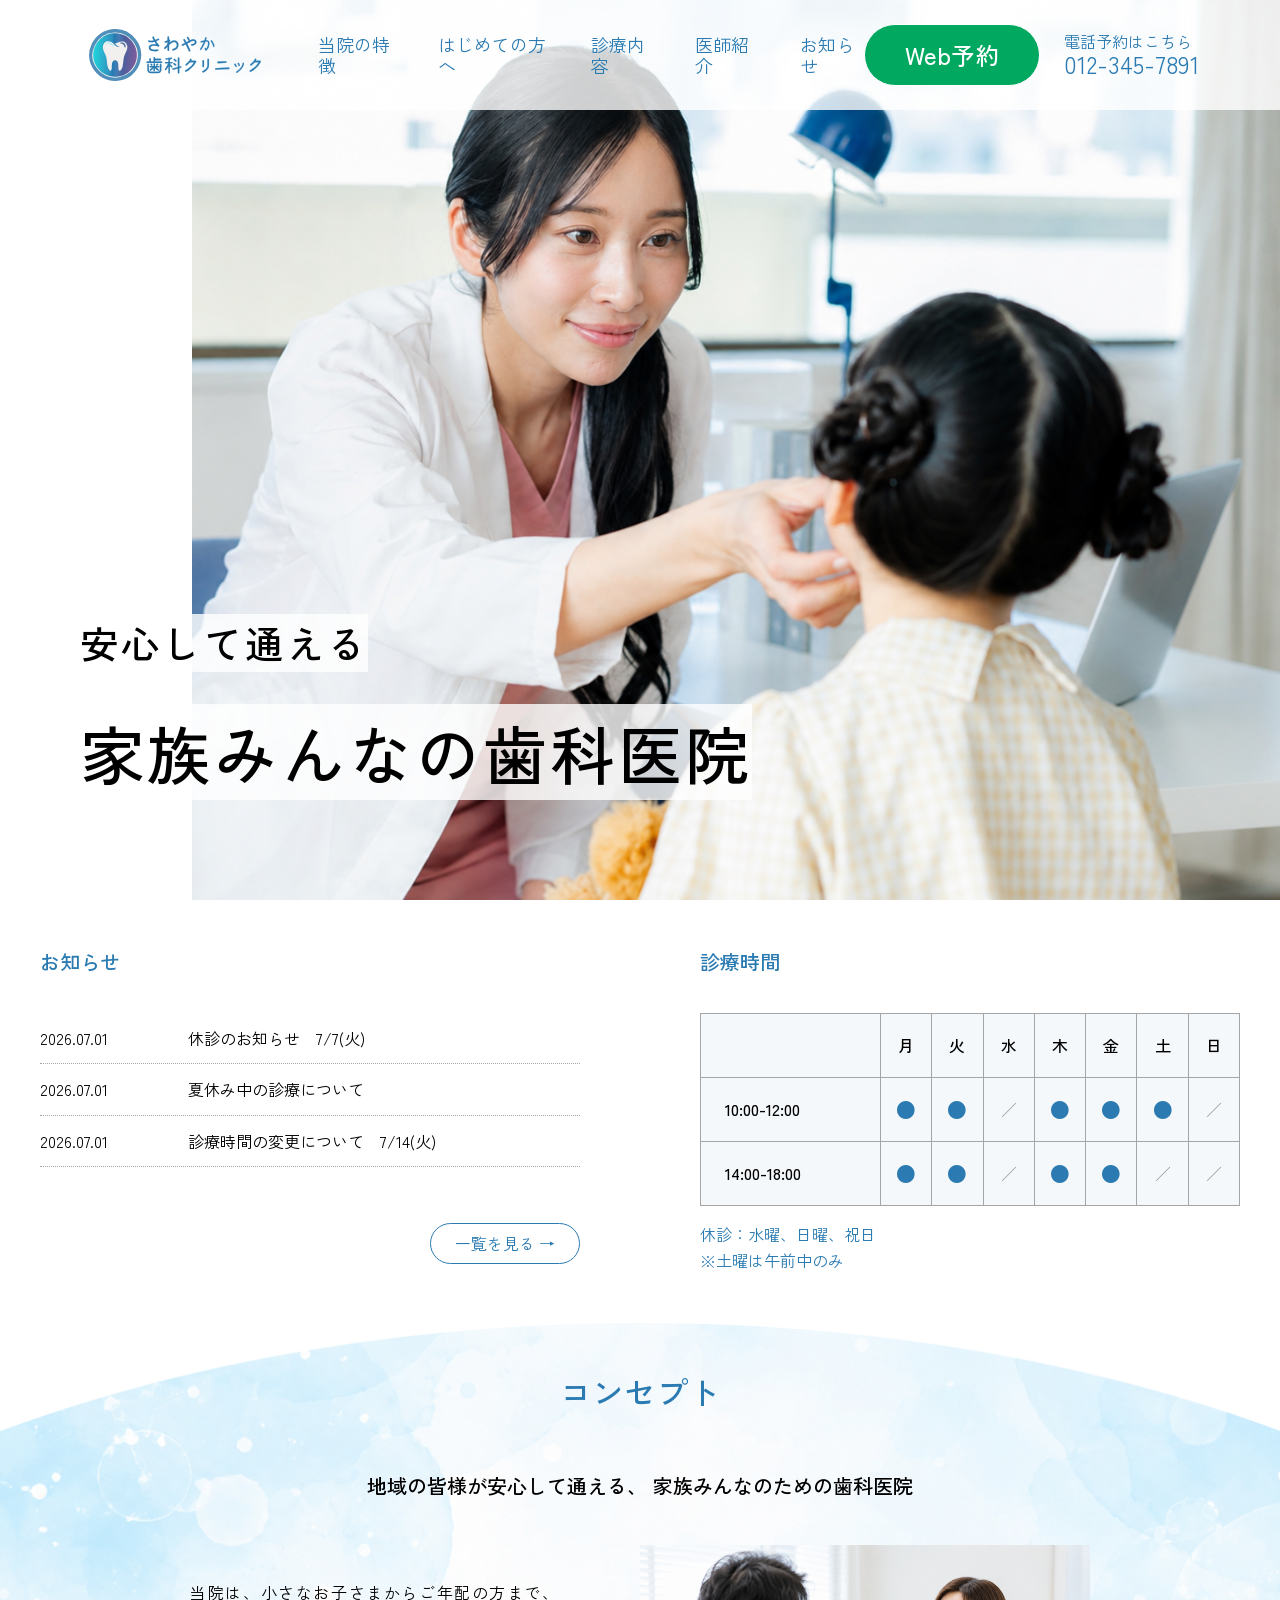
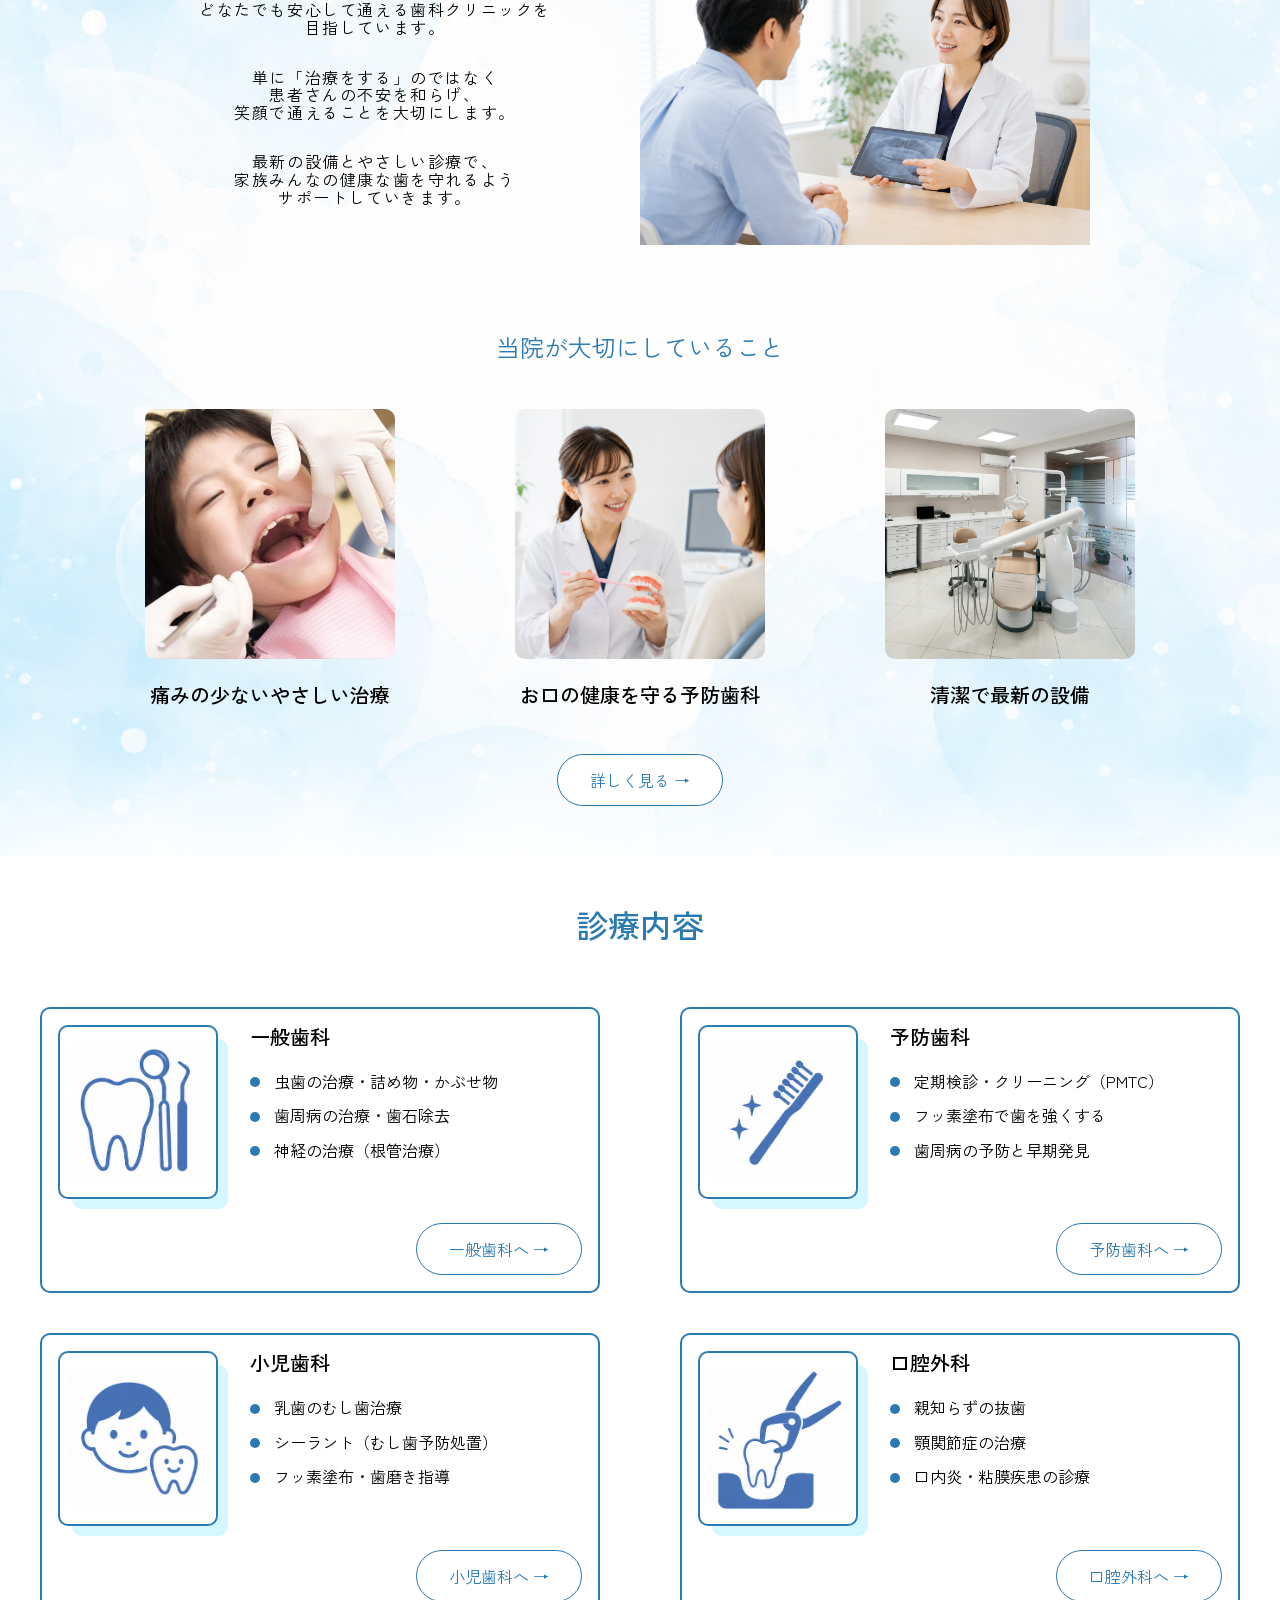
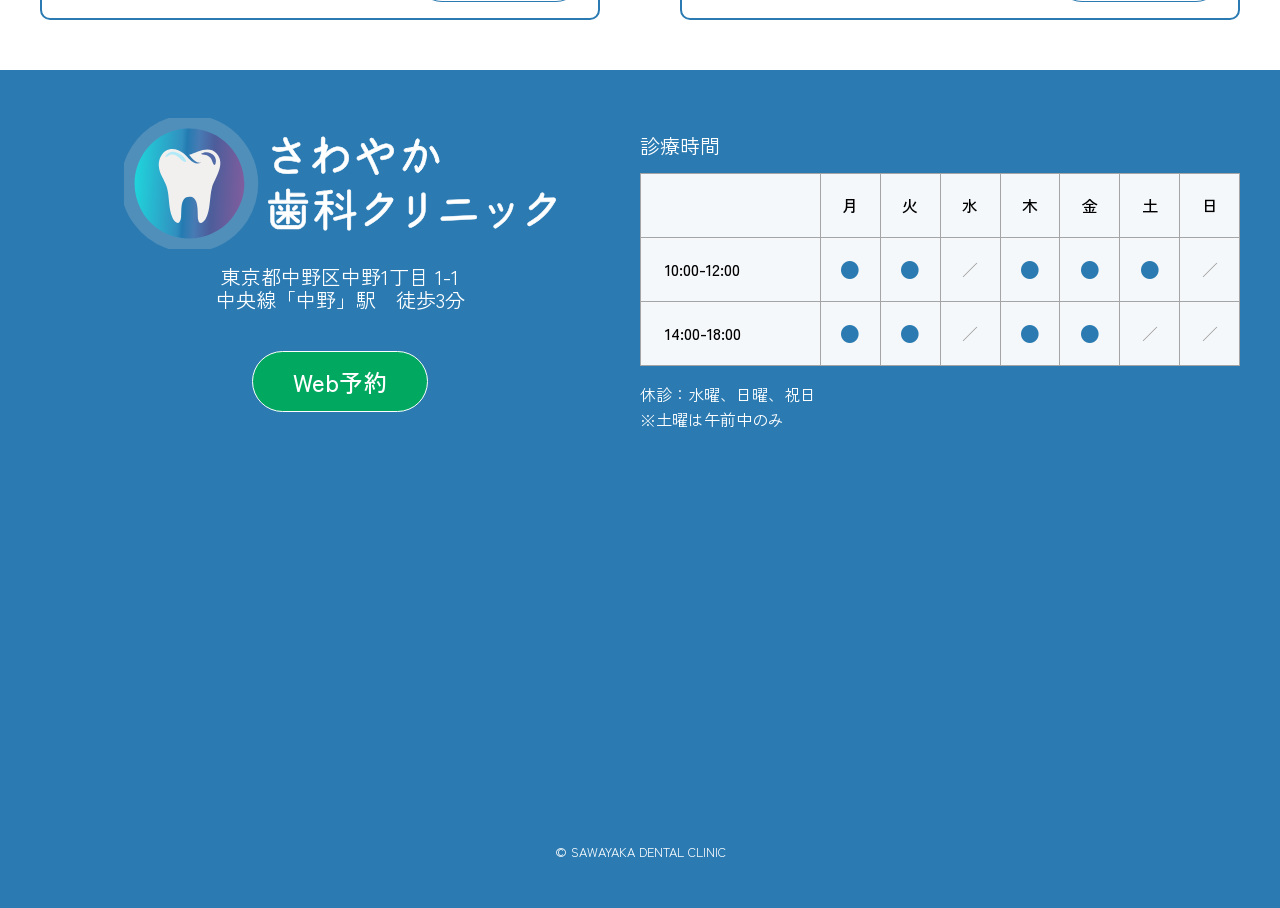
==== commit 13071b5c: "フッターSP対応（診療時間をセンター寄せ）、Claude指摘対応" ====
--- a/index.html
+++ b/index.html
@@ -97,7 +97,7 @@
       <section id="schedule" class="section">
         <div class="container">
           <div class="news-block">
-            <h2 class="section-title">お知らせ</h2>
+            <h2 class="section-title section-title--sm">お知らせ</h2>
             <ul class="news-list">
               <li class="news-item">
                 <span class="news-date">2026.07.01</span>
@@ -113,11 +113,11 @@
               </li>
             </ul>
             <div class="news-button">
-              <a href="#" class="news-more-button">一覧を見る →</a>
+              <a href="#" class="primary-button primary-button--sm">一覧を見る →</a>
             </div>
           </div>
           <div class="schedule-block">
-            <h2 class="section-title">診療時間</h2>
+            <h2 class="section-title section-title--sm">診療時間</h2>
             <div class="schedule-table">
               <div class="schedule-cell schedule-corner"></div>
               <div class="schedule-cell schedule-day">月</div>
@@ -185,15 +185,15 @@
             <div class="concept-pointcards">
               <div class="concept-card">
                 <img src="img/painless.jpg" alt="子供の治療" />
-                <h4>痛みの少ないやさしい治療</h4>
+                <h4 class="card-title">痛みの少ないやさしい治療</h4>
               </div>
               <div class="concept-card">
                 <img src="img/lecture.png" alt="予防歯科" />
-                <h4>お口の健康を守る予防歯科</h4>
+                <h4 class="card-title">お口の健康を守る予防歯科</h4>
               </div>
               <div class="concept-card">
                 <img src="img/img3.jpg" alt="治療設備" />
-                <h4>清潔で最新の設備</h4>
+                <h4 class="card-title">清潔で最新の設備</h4>
               </div>
             </div>
             <div class="concept-button">
@@ -216,7 +216,7 @@
                     <img src="img/general.png" alt="一般歯科" />
                   </div>
                   <div>
-                    <h3>一般歯科</h3>
+                    <h3 class="card-title">一般歯科</h3>
                     <ul class="service-list">
                       <li>虫歯の治療・詰め物・かぶせ物</li>
                       <li>歯周病の治療・歯石除去</li>
@@ -234,7 +234,7 @@
                     <img src="img/yobou.png" alt="予防歯科" />
                   </div>
                   <div>
-                    <h3>予防歯科</h3>
+                    <h3 class="card-title">予防歯科</h3>
                     <ul class="service-list">
                       <li>定期検診・クリーニング（PMTC）</li>
                       <li>フッ素塗布で歯を強くする</li>
@@ -252,7 +252,7 @@
                     <img src="img/child.png" alt="小児歯科" />
                   </div>
                   <div>
-                    <h3>小児歯科</h3>
+                    <h3 class="card-title">小児歯科</h3>
                     <ul class="service-list">
                       <li>乳歯のむし歯治療</li>
                       <li>シーラント（むし歯予防処置）</li>
@@ -270,7 +270,7 @@
                     <img src="img/sergery.png" alt="口腔外科" />
                   </div>
                   <div>
-                    <h3>口腔外科</h3>
+                    <h3 class="card-title">口腔外科</h3>
                     <ul class="service-list">
                       <li>親知らずの抜歯</li>
                       <li>顎関節症の治療</li>
--- a/css/style.css
+++ b/css/style.css
@@ -26,6 +26,13 @@
   color: var(--color-mainblue);
   text-align: center;
   margin-bottom: 64px;
+}
+
+.section-title--sm {
+  font-size: 20px;
+  font-weight: 500;
+  text-align: left;
+  margin-bottom: 40px;
 }
 
 .primary-button {
@@ -37,8 +44,19 @@
   border: 1px solid var(--color-mainblue);
   background-color: #ffffff;
   color: var(--color-mainblue);
+  cursor: pointer;
+}
+
+.primary-button--sm {
+  margin: 32px 0 0 auto;
+  padding: 10px 24px;
+  font-size: 16px;
+}
+
+.card-title {
+  text-align: center;
   font-size: 20px;
-  cursor: pointer;
+  font-weight: 500;
 }
 
 .sp {
@@ -115,7 +133,6 @@
 .cta-button {
   display: inline-block;
   background-color: var(--color-cta-normal);
-  border: none;
   padding: 16px 40px;
   border-radius: 50px;
   cursor: pointer;
@@ -215,13 +232,6 @@
   flex: 1 1 0;
 }
 
-#schedule .section-title {
-  font-size: 20px;
-  font-weight: 500;
-  text-align: left;
-  margin: 0 0 24px;
-}
-
 /* お知らせ */
 .news-list {
   list-style: none;
@@ -248,17 +258,6 @@
 .news-button {
   display: flex;
   justify-content: flex-end;
-}
-
-.news-more-button {
-  margin: 32px 0 0 auto;
-  padding: 10px 24px;
-  border: 1px solid var(--color-mainblue);
-  border-radius: 30px;
-  background-color: #ffffff;
-  color: var(--color-mainblue);
-  font-size: 16px;
-  cursor: pointer;
 }
 
 /* 診療時間 */
@@ -374,10 +373,6 @@
   border-radius: 10px;
 }
 
-.concept-card h4 {
-  text-align: center;
-  font-size: 20px;
-}
 
 .concept-button {
   display: flex;
@@ -404,9 +399,8 @@
 }
 
 .service-card h3 {
-  font-size: 20px;
-  font-weight: 500;
   margin-bottom: 24px;
+  text-align: left;
 }
 
 .service-img {
@@ -611,7 +605,6 @@
   }
 
   .fv-message-sub {
-    display: inline-block;
     font-size: clamp(24px, 5.5vw, 48px);
   }
 
@@ -659,7 +652,7 @@
     flex-direction: column;
   }
 
-  .concept-explanation img{
+  .concept-explanation img {
     display: none;
   }
 
@@ -673,15 +666,16 @@
   }
 
   /* フッター */
-
   .footer-info {
     flex-direction: column;
+    align-items: center;
   }
 
   .footer-logo img {
     display: block;
     width: 100%;
   }
+
 }
 
 @media (max-width: 450px) {
@@ -690,7 +684,6 @@
   }
 
   /* ヘッダ */
-
   #header-area {
     padding: 0 20px;
   }
@@ -718,7 +711,7 @@
 
   /* コンセプト */
 
-  .concept-contents h3{
+  .concept-contents h3 {
     margin-bottom: 24px;
   }
 
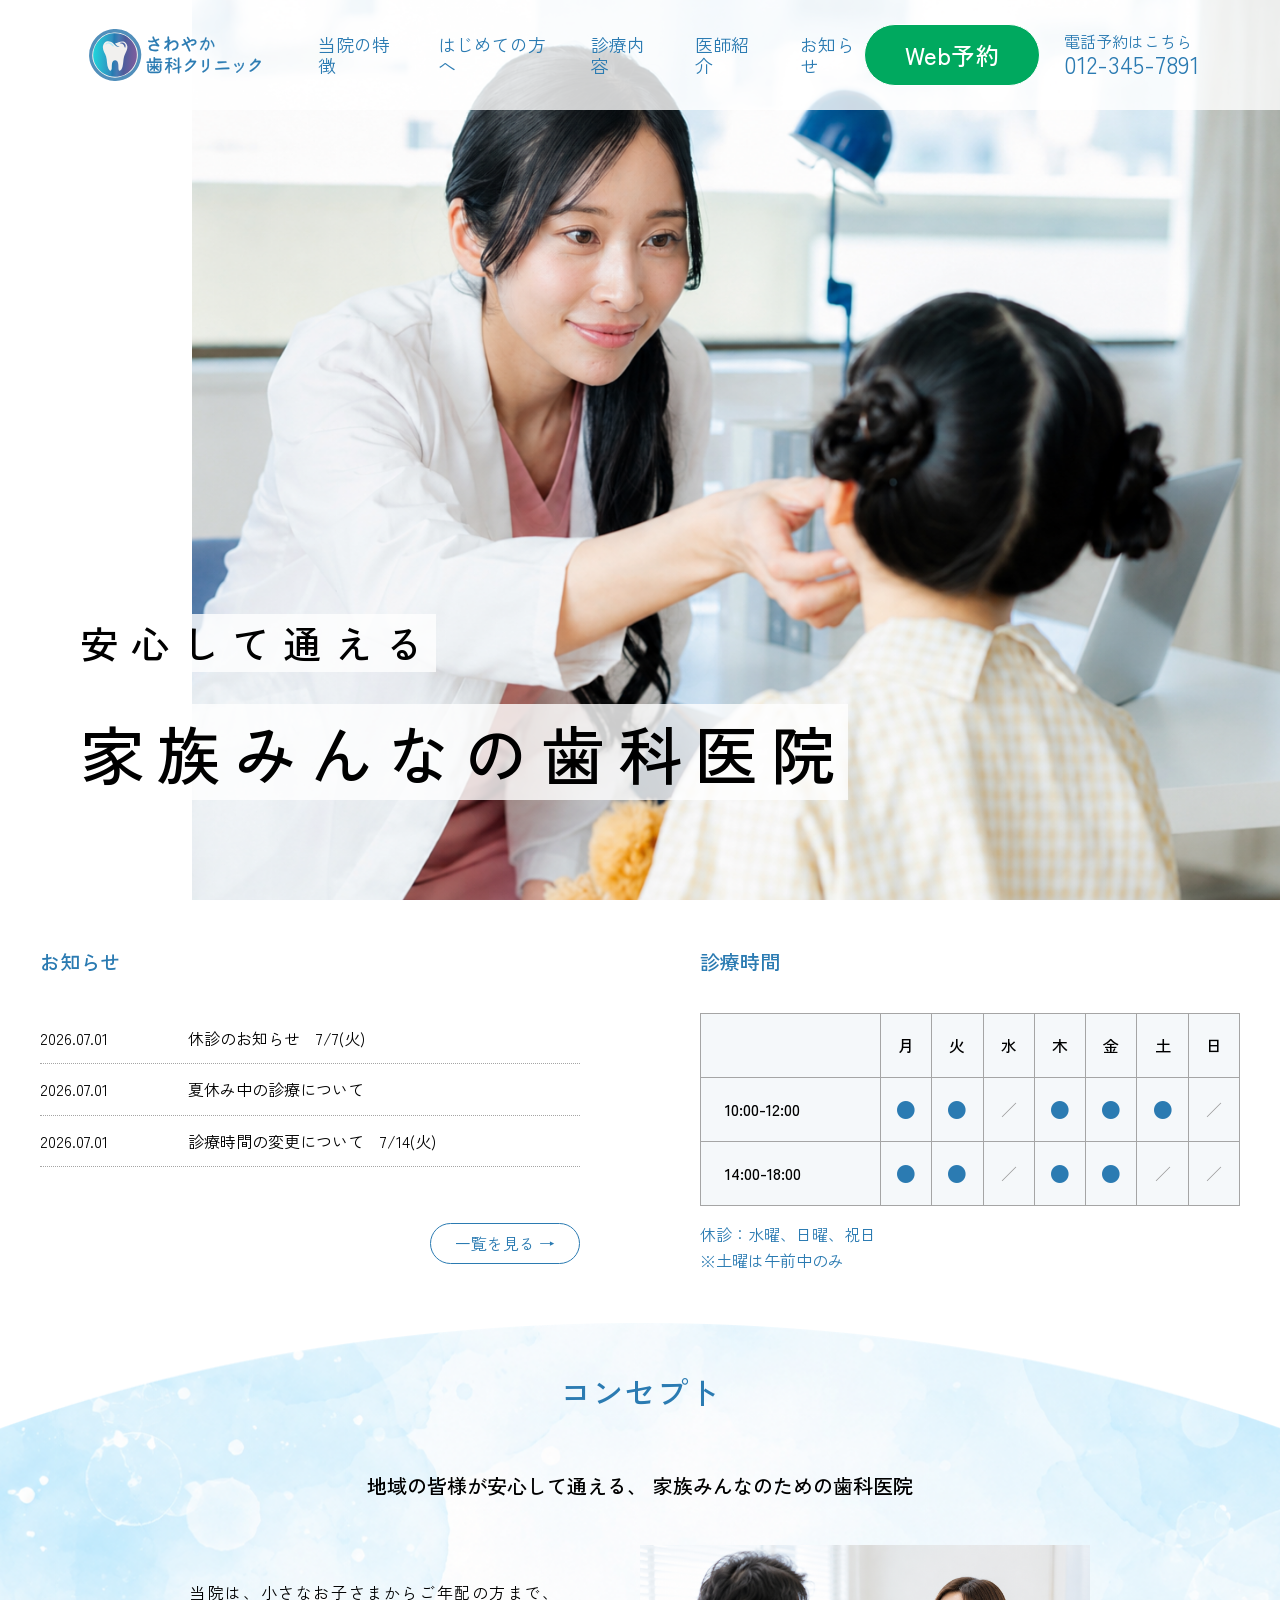
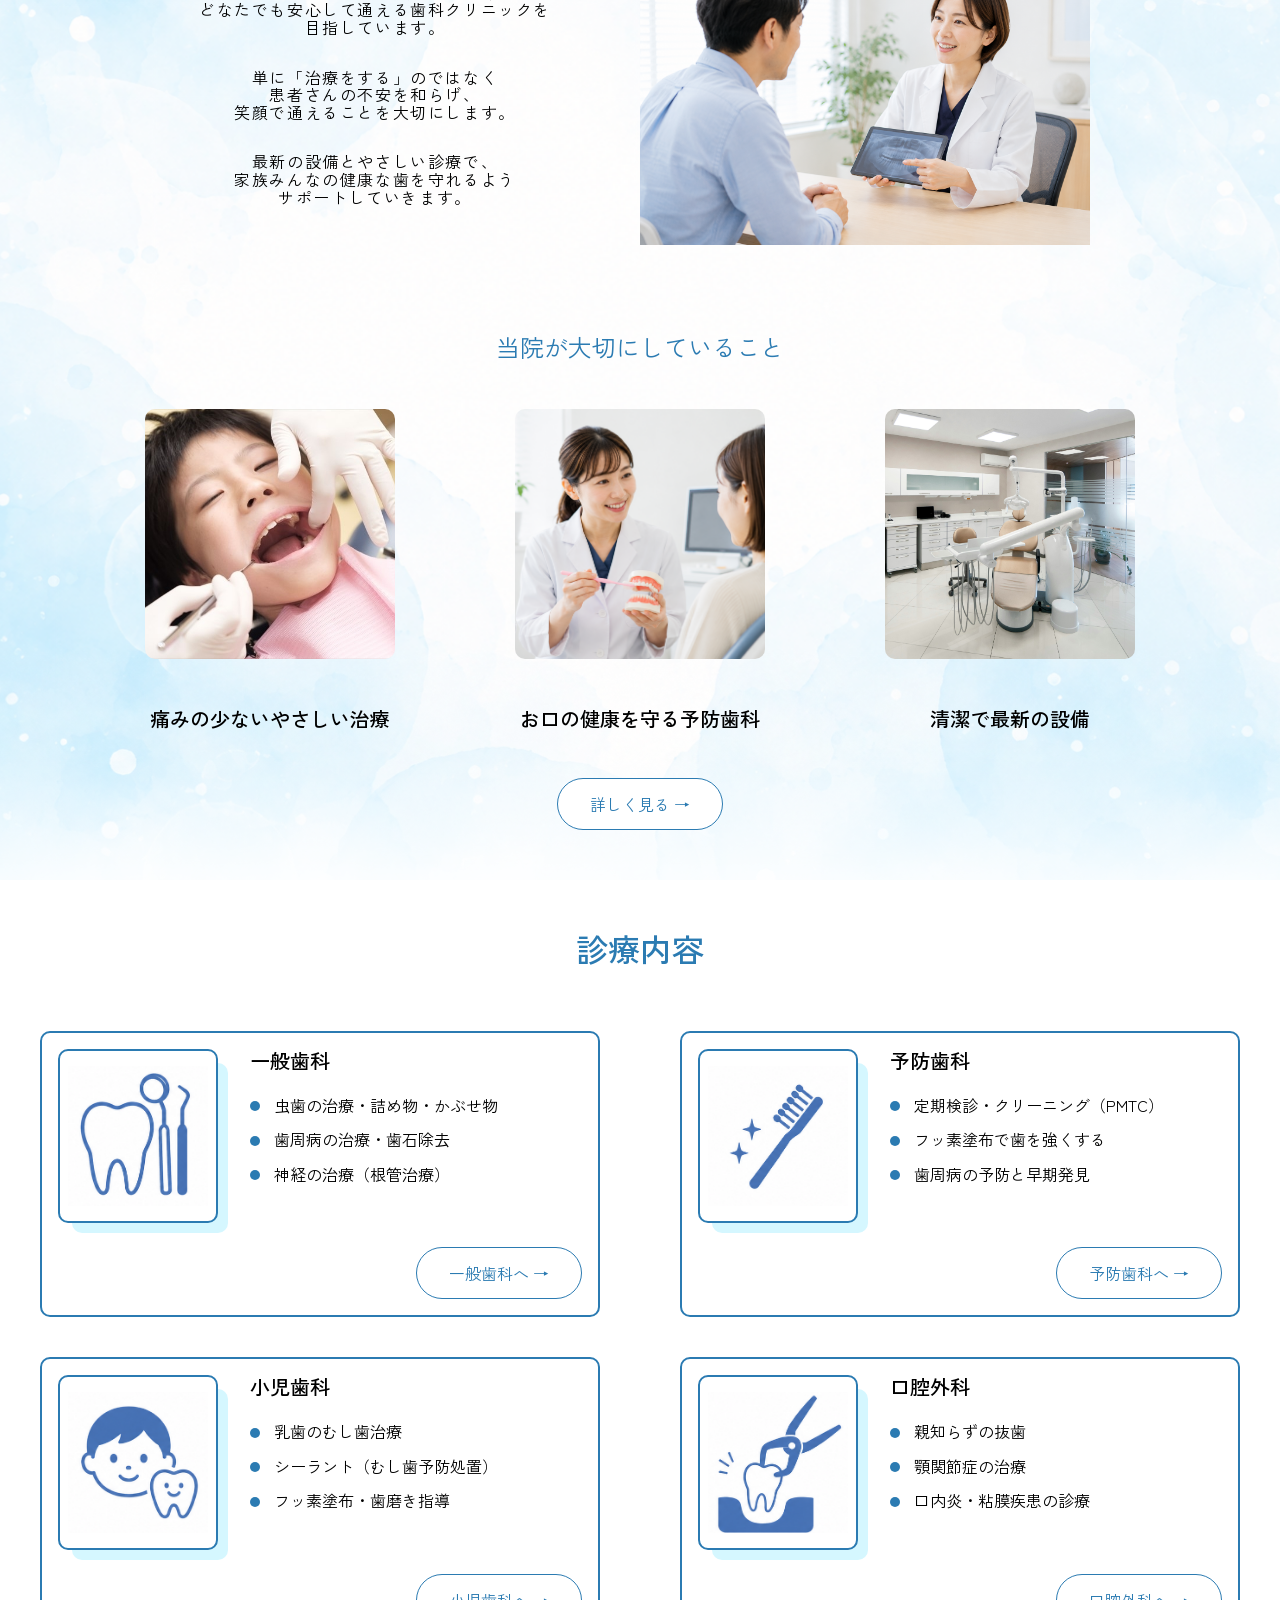
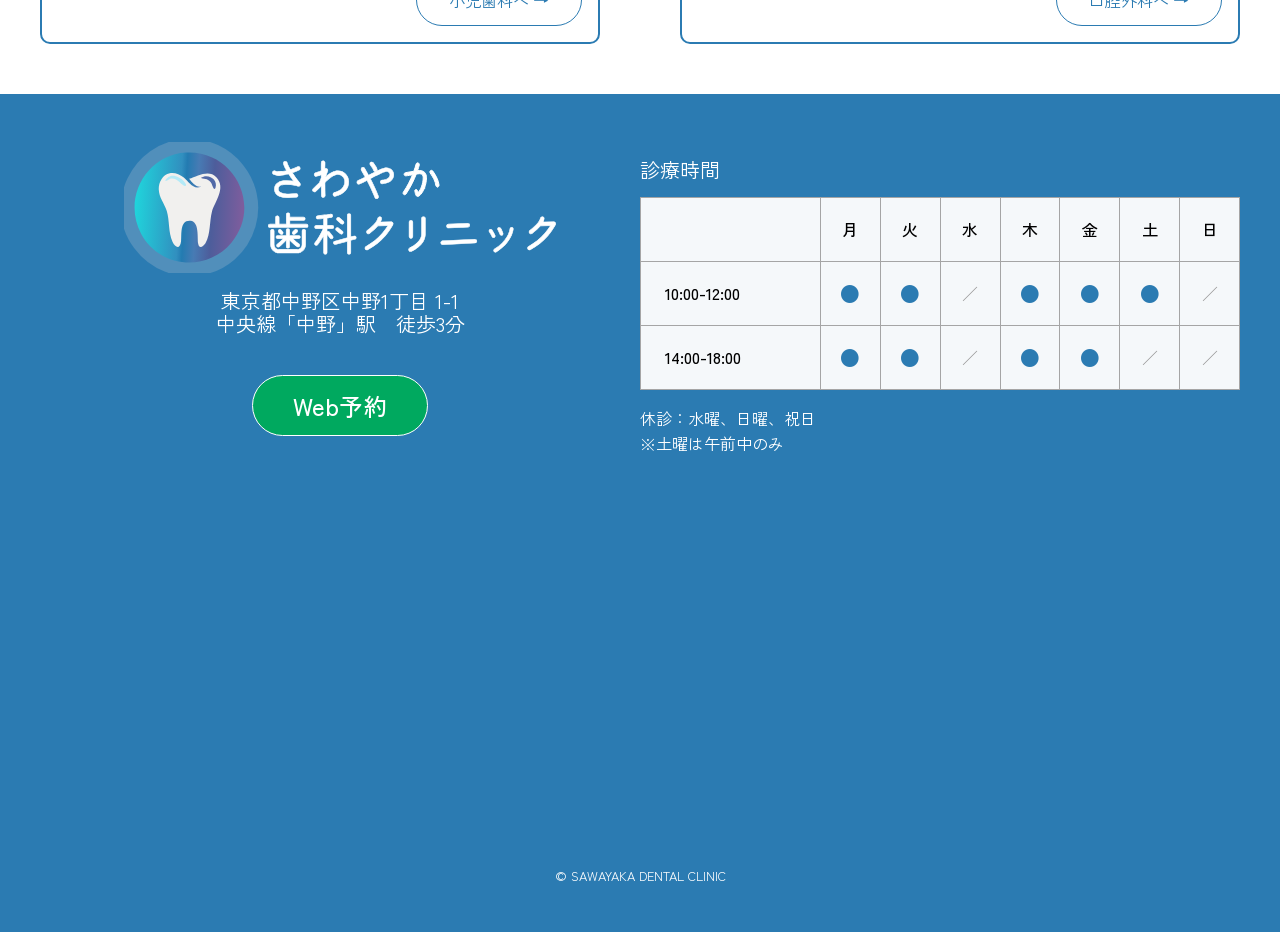
==== commit 2cfc3e7c: "当院の特徴　firstviewとconceptを追加" ====
--- a/index.html
+++ b/index.html
@@ -18,7 +18,7 @@
     <title>さわやか歯科医院</title>
   </head>
 
-  <body>
+  <body class="home">
     <!-- ヘッダー -->
     <header id="header-area">
       <div class="header-menu">
@@ -30,7 +30,7 @@
         <nav id="header-navigation">
           <ul>
             <!-- TODOリンク更新 -->
-            <li><a href="index.html#concept">当院の特徴</a></li>
+            <li><a href="concept/index.html">当院の特徴</a></li>
             <li><a href="index.html#about">はじめての方へ</a></li>            
             <li><a href="index.html#about">診療内容</a></li>
             <li><a href="index.html#doctors">医師紹介</a></li>
@@ -58,7 +58,7 @@
           <ul>
             <!-- TODOリンク更新 -->
             <li><a href="index.html">ホーム</a></li>             
-            <li><a href="index.html#concept">当院の特徴</a></li>
+            <li><a href="concept/index.html">当院の特徴</a></li>
             <li><a href="index.html#about">はじめての方へ</a></li>            
             <li><a href="index.html#about">診療内容</a></li>
             <li><a href="index.html#doctors">医師紹介</a></li>
@@ -72,7 +72,7 @@
     <main>
       <!-- First View -->
       <section id="fv">
-        <picture>
+        <picture class="fv-area fv-area--top">
           <!-- 800px以下：SP用 -->
           <source media="(max-width: 800px)" srcset="img/hero-1-sp.png" />           
           <!-- 1000px以下：tablet用 -->
@@ -85,7 +85,6 @@
         </picture>
         <div class="fv-copy">
           <h1 class="fv-message-main">
-            <!-- TODO：デザイン微調整 -->
             <span class="fv-message-sub">安心して通える</span>
             <span class="fv-message-title">家族みんなの歯科医院</span>
           </h1>
@@ -177,7 +176,7 @@
                   家族みんなの健康な歯を守れるよう<br />サポートしていきます。
                 </p>
               </div>
-              <img src="img/concept-2.png" alt="相談する患者" />
+              <img class="concept-explanation-img " src="img/concept-2.png" alt="相談する患者" />
             </div>
           </div>
           <div class="concept-important-points">
--- a/css/style.css
+++ b/css/style.css
@@ -53,6 +53,13 @@
   font-size: 16px;
 }
 
+.concept-card {
+  display: flex;
+  flex-direction: column;
+  align-items: center;
+  gap: 24px;
+}
+
 .card-title {
   text-align: center;
   font-size: 20px;
@@ -62,6 +69,21 @@
 .sp {
   display: none;
 }
+
+.fv-area {
+  display: block;
+  width: 100%;
+  height: 100%;
+}
+
+.fv-image {
+  display: block;
+  width: 100%;
+  height: 100%;
+  object-fit: cover;
+  object-position: right center;
+}
+
 
 /* ヘッダ */
 
@@ -172,6 +194,105 @@
   border-bottom: 1px solid var(--color-mainblue);
 }
 
+/* フッター */
+.footer {
+  background-color: var(--color-mainblue);
+  padding: 48px 0;
+}
+
+.footer-info {
+  display: flex;
+  justify-content: space-between;
+  margin-bottom: 56px;
+}
+
+.footer-contents {
+  display: flex;
+  flex-direction: column;
+}
+
+.footer address {
+  text-align: center;
+  margin-bottom: 40px;
+  font-size: 20px;
+}
+
+.footer-logo {
+  display: flex;
+  justify-content: center;
+  margin-bottom: 16px;
+}
+
+.footer-cta {
+  display: flex;
+  justify-content: center;
+}
+
+.footer-contents,
+.footer .schedule-block {
+  flex: 1;
+}
+
+.footer-map {
+  margin-bottom: 56px;
+}
+
+.footer iframe {
+  width: 100%;
+  height: 300px;
+  border: 0;
+}
+
+.footer-copyright {
+  display: flex;
+  justify-content: center;
+}
+
+.footer small,
+.footer h2,
+.footer p {
+  color: #ffffff;
+}
+
+.footer h2 {
+  font-size: 20px;
+  margin: 16px 0;
+}
+
+.footer-map {
+  display: none;
+}
+
+.home .footer-map {
+  display: block;
+}
+
+/* パンくず */
+
+.breadcrumb-list {
+  display: flex;
+  flex-wrap: wrap;
+  gap: .5rem;
+  list-style: none;
+  padding: 0;
+  margin: 0;
+}
+
+.breadcrumb-list li + li::before {
+  content: ">";
+  margin-right: .5rem;
+  color: #999;
+}
+
+.breadcrumb-list a {
+  text-decoration: underline;
+}
+
+/* ========================================
+   トップページ
+======================================== */
+
+
 /* First view */
 #fv {
   height: 100vh;
@@ -179,19 +300,9 @@
   position: relative;
 }
 
-#fv picture {
-  display: block;
+.fv-area--top {
   width: 85%;
-  height: 100%;
   margin-left: auto;
-}
-
-.fv-image {
-  display: block;
-  width: 100%;
-  height: 100%;
-  object-fit: cover;
-  object-position: right center;
 }
 
 .fv-copy {
@@ -206,6 +317,7 @@
 
 .fv-message-main {
   font-size: clamp(42px, 5vw, 72px);
+  letter-spacing: 0.2em;
 }
 
 .fv-message-sub {
@@ -333,12 +445,12 @@
 .concept-explanation {
   display: flex;
   justify-content: center;
+  align-items: center;
   gap: 80px;
   margin: 0 auto;
-  align-items: center;
-}
-
-.concept-explanation img {
+}
+
+.concept-explanation-img {
   width: 450px;
   height: 300px;
 }
@@ -364,8 +476,12 @@
   margin-bottom: 48px;
 }
 
+.concept-card {
+  width: 250px; 
+}
+
 .concept-card img {
-  width: 250px;
+  width: 100%;
   aspect-ratio: 1 / 1;
   object-fit: cover;
   display: block;
@@ -461,69 +577,16 @@
   justify-content: flex-end;
 }
 
-/* フッター */
-.footer {
-  background-color: var(--color-mainblue);
-  padding: 48px 0;
-}
-
-.footer-info {
-  display: flex;
-  justify-content: space-between;
-  margin-bottom: 56px;
-}
-
-.footer-contents {
-  display: flex;
-  flex-direction: column;
-}
-
-.footer address {
-  text-align: center;
-  margin-bottom: 40px;
-  font-size: 20px;
-}
-
-.footer-logo {
-  display: flex;
-  justify-content: center;
-  margin-bottom: 16px;
-}
-
-.footer-cta {
-  display: flex;
-  justify-content: center;
-}
-
-.footer-contents,
-.footer .schedule-block {
-  flex: 1;
-}
-
-.footer-map {
-  margin-bottom: 56px;
-}
-
-.footer iframe {
-  width: 100%;
-  height: 300px;
-  border: 0;
-}
-
-.footer-copyright {
-  display: flex;
-  justify-content: center;
-}
-
-.footer small,
-.footer h2,
-.footer p {
-  color: #ffffff;
-}
-
-.footer h2 {
-  font-size: 20px;
-  margin: 16px 0;
+
+
+/* ========================================
+   当院の特徴
+======================================== */
+.concept-explanation-icon {
+  display: block;
+  margin: 0 auto;
+  width: 450px;
+  aspect-ratio: 3/1;
 }
 
 @media (max-width: 1050px) {
@@ -609,7 +672,6 @@
   }
 
   .fv-message-title {
-    margin-right: 32px;
     margin-top: 80px;
   }
 
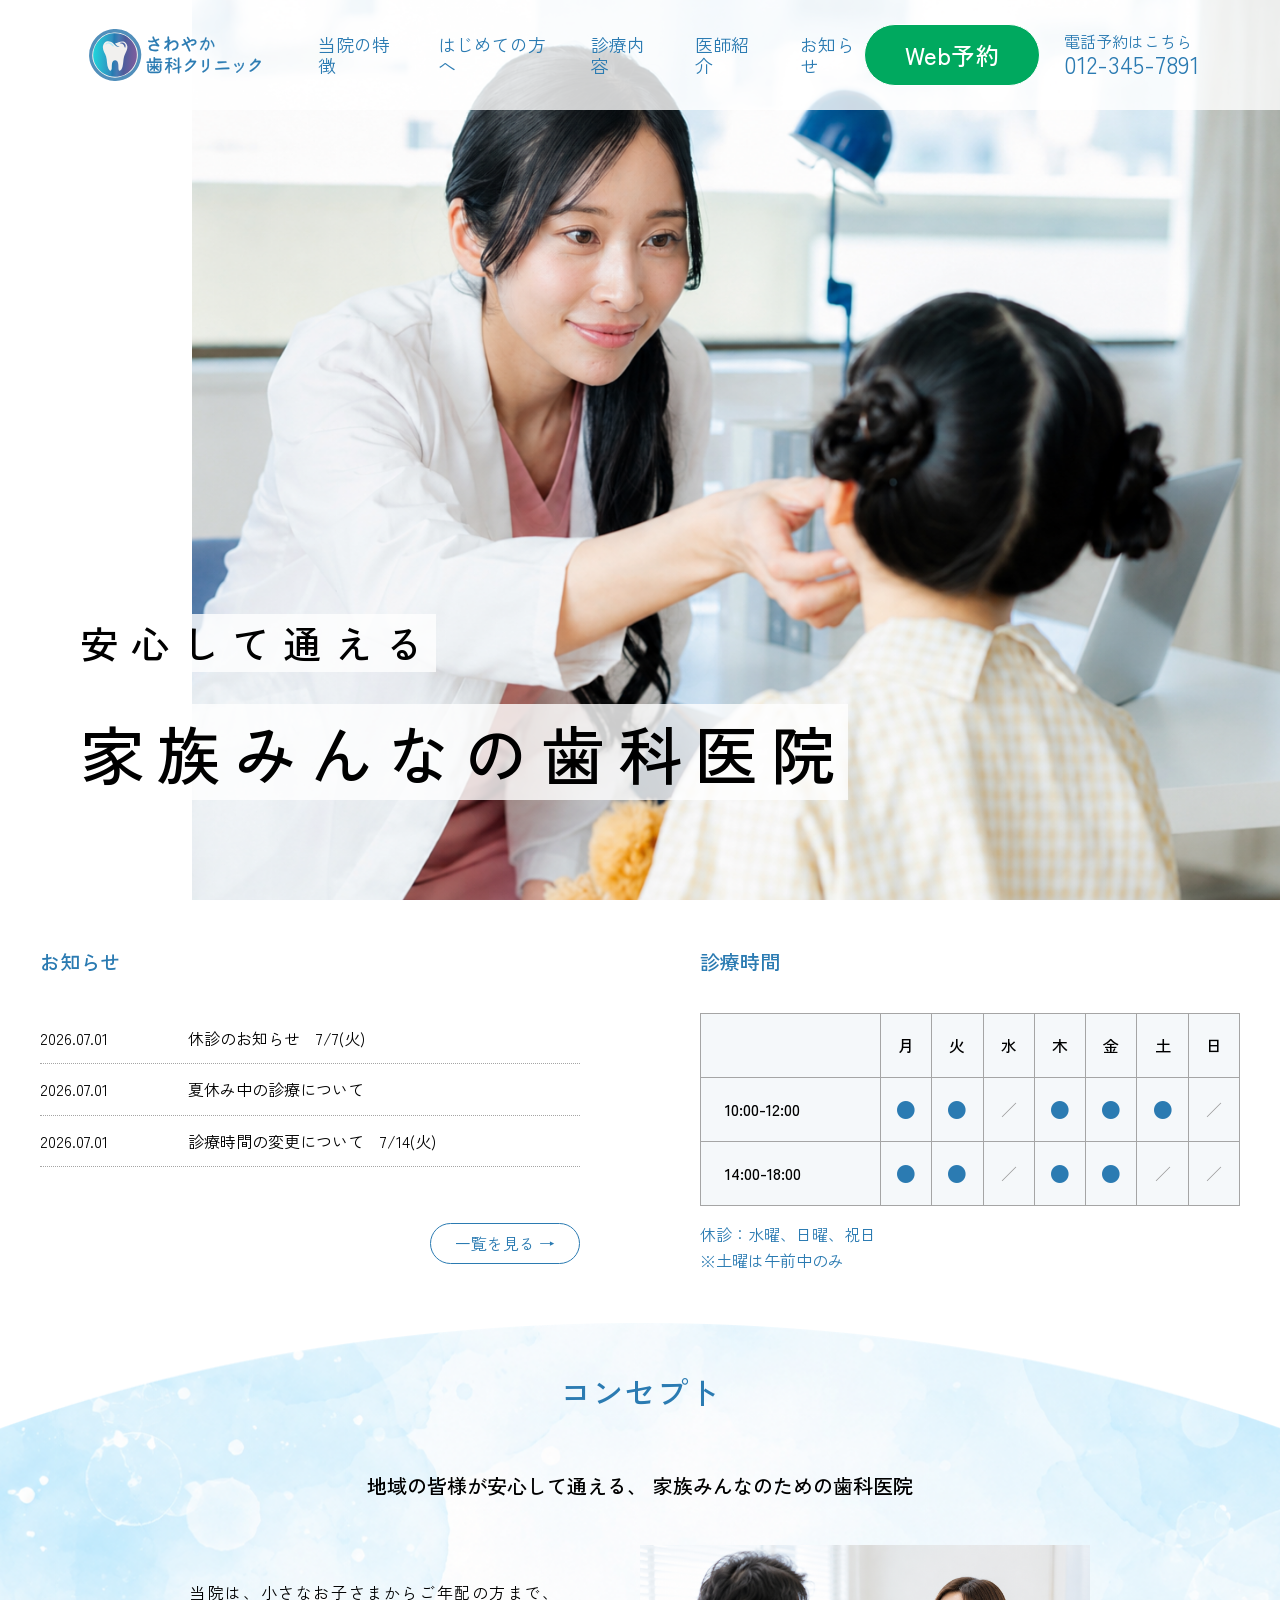
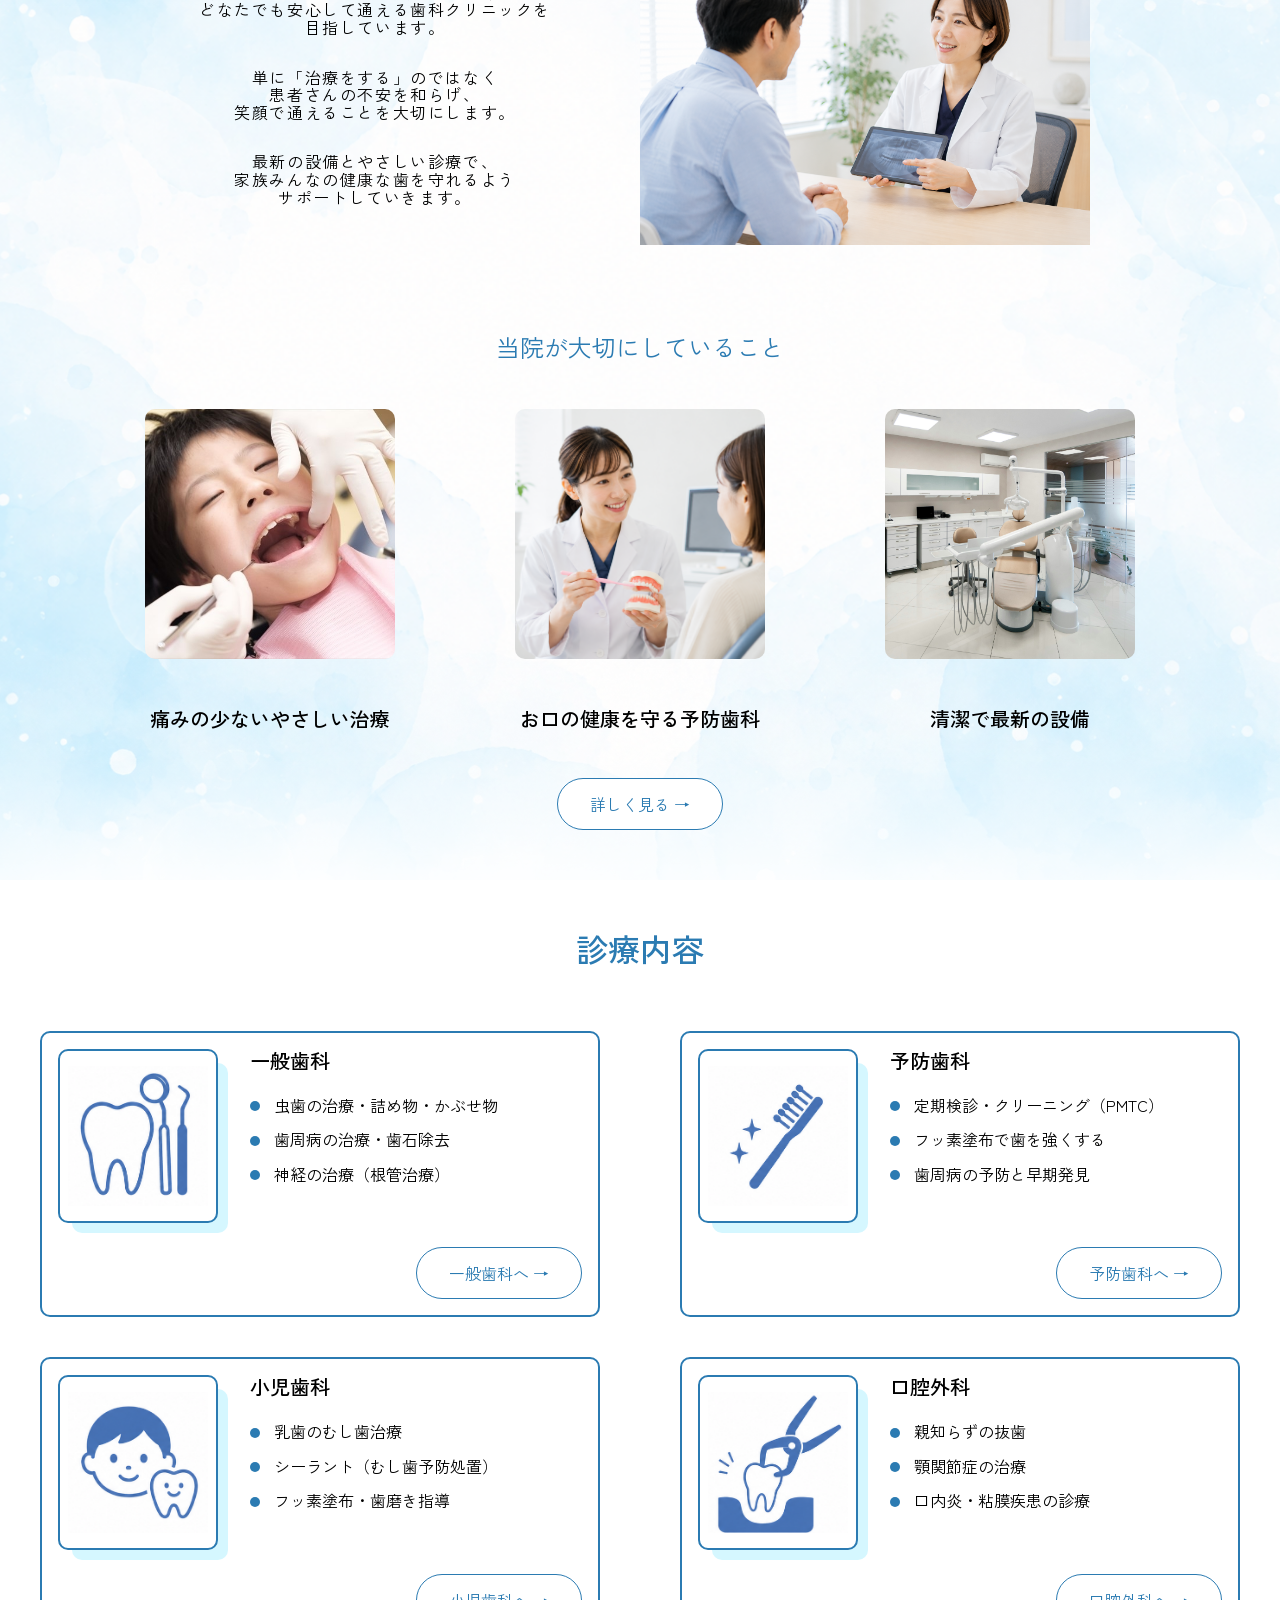
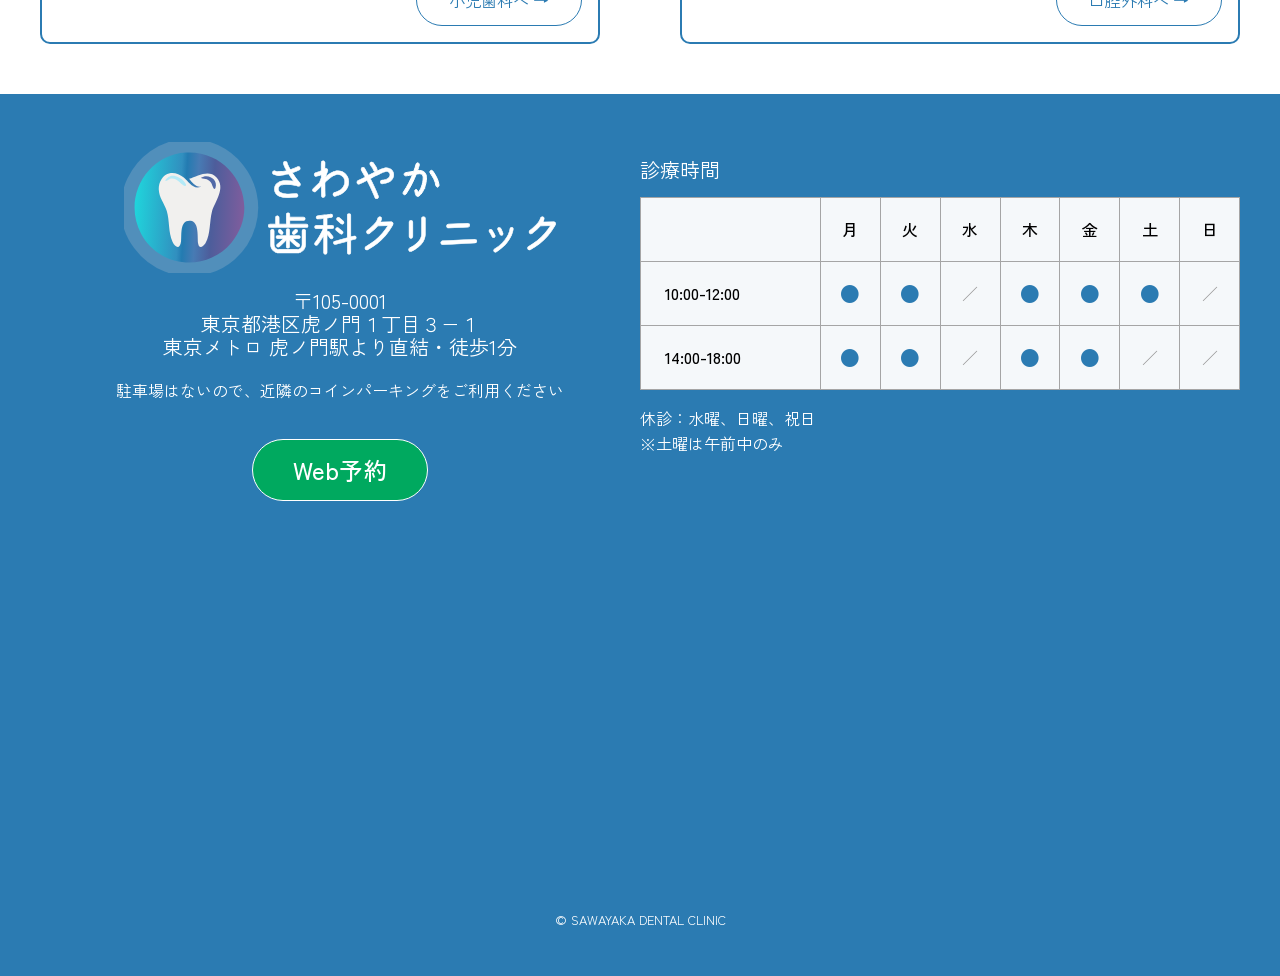
==== commit cf57614a: "フッターの住所・マップを要件に合わせ修正" ====
--- a/index.html
+++ b/index.html
@@ -29,12 +29,11 @@
         <!-- ナビゲーション -->
         <nav id="header-navigation">
           <ul>
-            <!-- TODOリンク更新 -->
-            <li><a href="concept/index.html">当院の特徴</a></li>
-            <li><a href="index.html#about">はじめての方へ</a></li>            
-            <li><a href="index.html#about">診療内容</a></li>
-            <li><a href="index.html#doctors">医師紹介</a></li>
-            <li><a href="index.html#blog">お知らせ</a></li>
+            <li><a href="../concept/index.html">当院の特徴</a></li>
+            <li><a href="../new/index.html">はじめての方へ</a></li>
+            <li><a href="../services/index.html">診療内容</a></li>
+            <li><a href="../doctors/index.html">医師紹介</a></li>
+            <li><a href="../blog/index.html">お知らせ</a></li>
           </ul>
         </nav>
       </div>
@@ -47,25 +46,29 @@
         </div>
       </div>
 
-      <button id="hamburger-button" type="button" aria-label="メニュー" aria-controls="sp-navigation" aria-expanded="false">
+      <button
+        id="hamburger-button"
+        type="button"
+        aria-label="メニュー"
+        aria-controls="sp-navigation"
+        aria-expanded="false"
+      >
         <span></span>
         <span></span>
         <span></span>
       </button>
 
-        <!-- SPナビゲーション -->
-        <nav id="sp-navigation">
-          <ul>
-            <!-- TODOリンク更新 -->
-            <li><a href="index.html">ホーム</a></li>             
-            <li><a href="concept/index.html">当院の特徴</a></li>
-            <li><a href="index.html#about">はじめての方へ</a></li>            
-            <li><a href="index.html#about">診療内容</a></li>
-            <li><a href="index.html#doctors">医師紹介</a></li>
-            <li><a href="index.html#blog">お知らせ</a></li>
-          </ul>
-        </nav>
-
+      <!-- SPナビゲーション -->
+      <nav id="sp-navigation">
+        <ul>
+          <li><a href="../index.html">ホーム</a></li>
+          <li><a href="../concept/index.html">当院の特徴</a></li>
+          <li><a href="../new/index.html">はじめての方へ</a></li>
+          <li><a href="../services/index.html">診療内容</a></li>
+          <li><a href="../doctors/index.html">医師紹介</a></li>
+          <li><a href="../blog/index.html">お知らせ</a></li>
+        </ul>
+      </nav>
     </header>
     <!-- ヘッダーここまで-->
 
@@ -74,7 +77,7 @@
       <section id="fv">
         <picture class="fv-area fv-area--top">
           <!-- 800px以下：SP用 -->
-          <source media="(max-width: 800px)" srcset="img/hero-1-sp.png" />           
+          <source media="(max-width: 800px)" srcset="img/hero-1-sp.png" />
           <!-- 1000px以下：tablet用 -->
           <source media="(max-width: 1050px)" srcset="img/hero-1-tab.png" />
           <img
@@ -112,7 +115,9 @@
               </li>
             </ul>
             <div class="news-button">
-              <a href="#" class="primary-button primary-button--sm">一覧を見る →</a>
+              <a href="#" class="primary-button primary-button--sm"
+                >一覧を見る →</a
+              >
             </div>
           </div>
           <div class="schedule-block">
@@ -155,12 +160,14 @@
       <!-- お知らせと診療時間ここまで-->
 
       <!-- Concept -->
-      <section id="concept" class="section">
+      <section id="concept" class="section subpage-content">
         <div class="container">
           <div class="concept-contents">
             <h2 class="section-title">コンセプト</h2>
-            <h3>地域の皆様が安心して通える、<br class="sp">
-              家族みんなのための歯科医院</h3>
+            <h3>
+              地域の皆様が安心して通える、<br class="sp" />
+              家族みんなのための歯科医院
+            </h3>
             <div class="concept-explanation">
               <div>
                 <p>
@@ -176,7 +183,11 @@
                   家族みんなの健康な歯を守れるよう<br />サポートしていきます。
                 </p>
               </div>
-              <img class="concept-explanation-img " src="img/concept-2.png" alt="相談する患者" />
+              <img
+                class="concept-explanation-img"
+                src="img/concept-2.png"
+                alt="相談する患者"
+              />
             </div>
           </div>
           <div class="concept-important-points">
@@ -301,8 +312,11 @@
                   </a>
                 </div>
                 <address>
-                  <p>東京都中野区中野1丁目 1-1</p>
-                  <p>中央線「中野」駅　徒歩3分</p>
+                  <p>〒105-0001</p>
+                  <p>東京都港区虎ノ門１丁目３−１</p>
+                  <p>東京メトロ 虎ノ門駅より直結・徒歩1分</p>
+                  <br>
+                  <p class="footer-address-note">駐車場はないので、近隣のコインパーキングをご利用ください</p>
                 </address>
               </div>
               <div class="footer-cta">
@@ -361,7 +375,7 @@
           <div class="footer-map">
             <iframe
               title="さわやか歯科医院 地図"
-              src="https://www.google.com/maps/embed?pb=!1m14!1m8!1m3!1d3239.833121392787!2d139.6651018!3d35.705724!3m2!1i1024!2i768!4f13.1!3m3!1m2!1s0x6018f296b32f3571%3A0x568104f2ac34074e!2z5Lit6YeO6aeF!5e0!3m2!1sja!2sjp!4v1785392628953!5m2!1sja!2sjp"
+              src="https://www.google.com/maps/embed?pb=!1m18!1m12!1m3!1d3241.284754090708!2d139.74967205000002!3d35.6699899!2m3!1f0!2f0!3f0!3m2!1i1024!2i768!4f13.1!3m3!1m2!1s0x60188b927e5642eb%3A0xeffa41a7ba05b4c9!2z44CSMTA1LTAwMDEg5p2x5Lqs6YO95riv5Yy66JmO44OO6ZaA77yR5LiB55uu77yT!5e0!3m2!1sja!2sjp!4v1785803252542!5m2!1sja!2sjp"
               allowfullscreen=""
               loading="lazy"
               referrerpolicy="strict-origin-when-cross-origin"
--- a/css/style.css
+++ b/css/style.css
@@ -13,6 +13,11 @@
 
 .container {
   width: min(1280px, calc(100% - 80px));
+  margin: 0 auto;
+}
+
+.container--sm {
+  width: min(1000px, calc(100% - 80px));
   margin: 0 auto;
 }
 
@@ -84,6 +89,12 @@
   object-position: right center;
 }
 
+.subpage-content {
+  background-image: url("../img/background.png");
+  background-repeat: no-repeat;
+  background-position: center top;
+  background-size: cover;
+}
 
 /* ヘッダ */
 
@@ -175,7 +186,6 @@
   left: 0px;
   width: 100%;
   background-color: #bbecee;
-  /* TODO:リファクタ */
   transform: translateY(calc(-100% - var(--header-height)));
   transition: transform 0.3s ease;
 }
@@ -217,6 +227,10 @@
   font-size: 20px;
 }
 
+.footer-address-note {
+  font-size: 16px; 
+}
+
 .footer-logo {
   display: flex;
   justify-content: center;
@@ -272,7 +286,7 @@
 .breadcrumb-list {
   display: flex;
   flex-wrap: wrap;
-  gap: .5rem;
+  gap: 0.5rem;
   list-style: none;
   padding: 0;
   margin: 0;
@@ -280,7 +294,7 @@
 
 .breadcrumb-list li + li::before {
   content: ">";
-  margin-right: .5rem;
+  margin-right: 0.5rem;
   color: #999;
 }
 
@@ -291,7 +305,6 @@
 /* ========================================
    トップページ
 ======================================== */
-
 
 /* First view */
 #fv {
@@ -420,13 +433,6 @@
 }
 
 /* コンセプト */
-#concept {
-  background-image: url("../img/background.png");
-  background-repeat: no-repeat;
-  background-position: center top;
-  background-size: cover;
-}
-
 .concept-contents {
   margin-bottom: 88px;
 }
@@ -477,7 +483,7 @@
 }
 
 .concept-card {
-  width: 250px; 
+  width: 250px;
 }
 
 .concept-card img {
@@ -488,7 +494,6 @@
   margin-bottom: 24px;
   border-radius: 10px;
 }
-
 
 .concept-button {
   display: flex;
@@ -577,11 +582,11 @@
   justify-content: flex-end;
 }
 
-
-
 /* ========================================
    当院の特徴
 ======================================== */
+
+/* コンセプト */
 .concept-explanation-icon {
   display: block;
   margin: 0 auto;
@@ -589,6 +594,35 @@
   aspect-ratio: 3/1;
 }
 
+/* 施設の特徴 */
+.facilities-card {
+  display: flex;
+  gap: 72px;
+  margin-bottom: 24px;
+}
+
+.facilities-card-rev {
+  flex-direction: row-reverse;
+}
+
+.facilities-card-text {
+  padding: 24px 0;
+  flex: 1;
+}
+
+.facilities-card-img {
+  display: block;
+  width: 400px;
+  aspect-ratio: 4/3;
+  border-radius: 10px;
+  flex-shrink: 0;
+}
+
+.facilities-card-text .card-title {
+  text-align: left;
+  margin-bottom: 56px;
+}
+
 @media (max-width: 1050px) {
   .container {
     width: calc(100% - 80px);
@@ -596,6 +630,10 @@
 
   .sp {
     display: block;
+  }
+
+  .subpage-content {
+    background-image: url("../img/background-sp.png");
   }
 
   /* ヘッダ */
@@ -647,6 +685,21 @@
     transform: translateY(-15px) rotate(-45deg);
   }
 
+  /* フッター */
+  .footer-info {
+    flex-direction: column;
+    align-items: center;
+  }
+
+  .footer-logo img {
+    display: block;
+    width: 100%;
+  }
+
+  .footer address {
+    font-size: 16px;
+  }
+
   /* First view */
   #fv picture {
     width: 100%;
@@ -727,20 +780,24 @@
     grid-template-columns: repeat(1, 1fr);
   }
 
-  /* フッター */
-  .footer-info {
+  /* 当院の特徴 */
+  .facilities-card,
+  .facilities-card-rev {
     flex-direction: column;
     align-items: center;
-  }
-
-  .footer-logo img {
-    display: block;
-    width: 100%;
-  }
-
+    gap: 24px;
+    margin-bottom: 24px;
+  }
+
+  .facilities-card-text {
+    display: flex;
+    flex-direction: column;
+    align-items: center;
+  }
 }
 
 @media (max-width: 450px) {
+  /* 共通 */  
   .container {
     width: calc(100% - 40px);
   }
@@ -772,7 +829,6 @@
   }
 
   /* コンセプト */
-
   .concept-contents h3 {
     margin-bottom: 24px;
   }
@@ -782,4 +838,9 @@
     letter-spacing: 0.09em;
     margin: 20px 0;
   }
-}
+
+  /* 施設の特徴 */
+  .facilities-card-img {
+    width: 250px;
+  }
+}
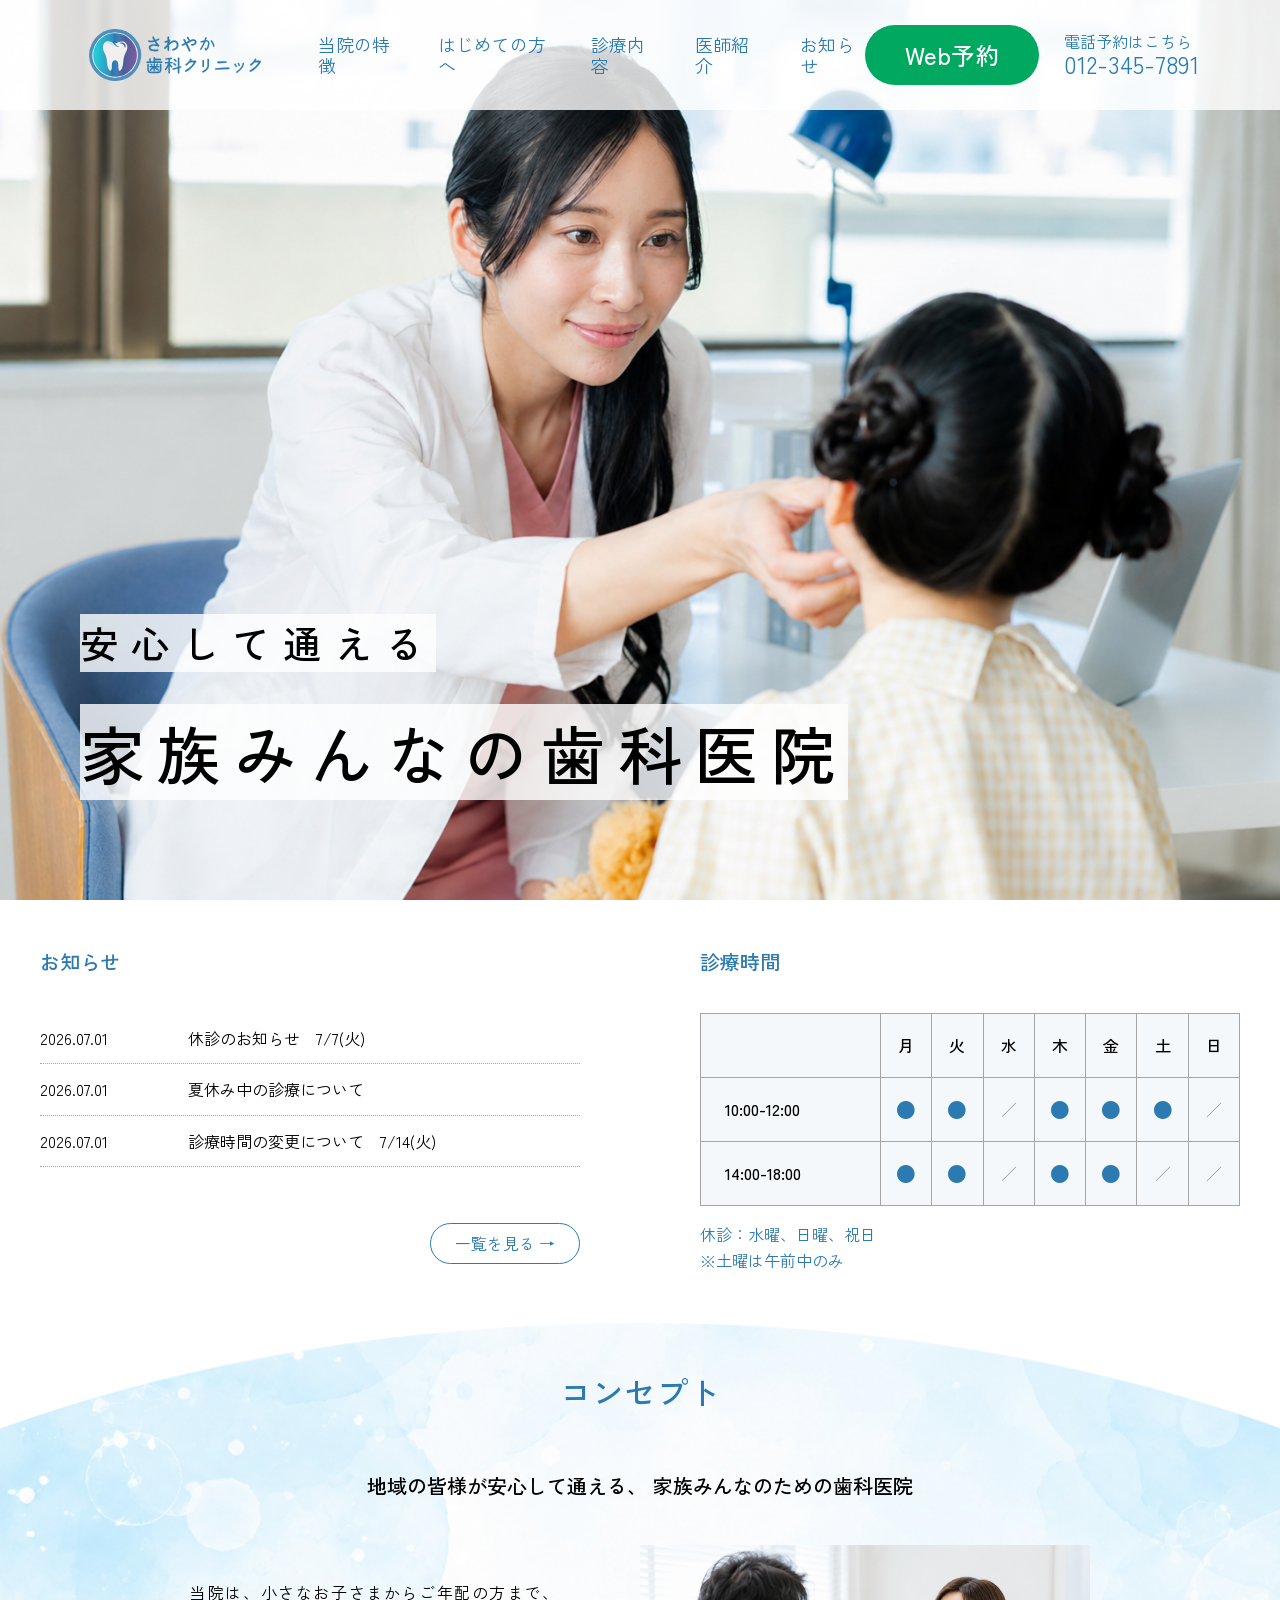
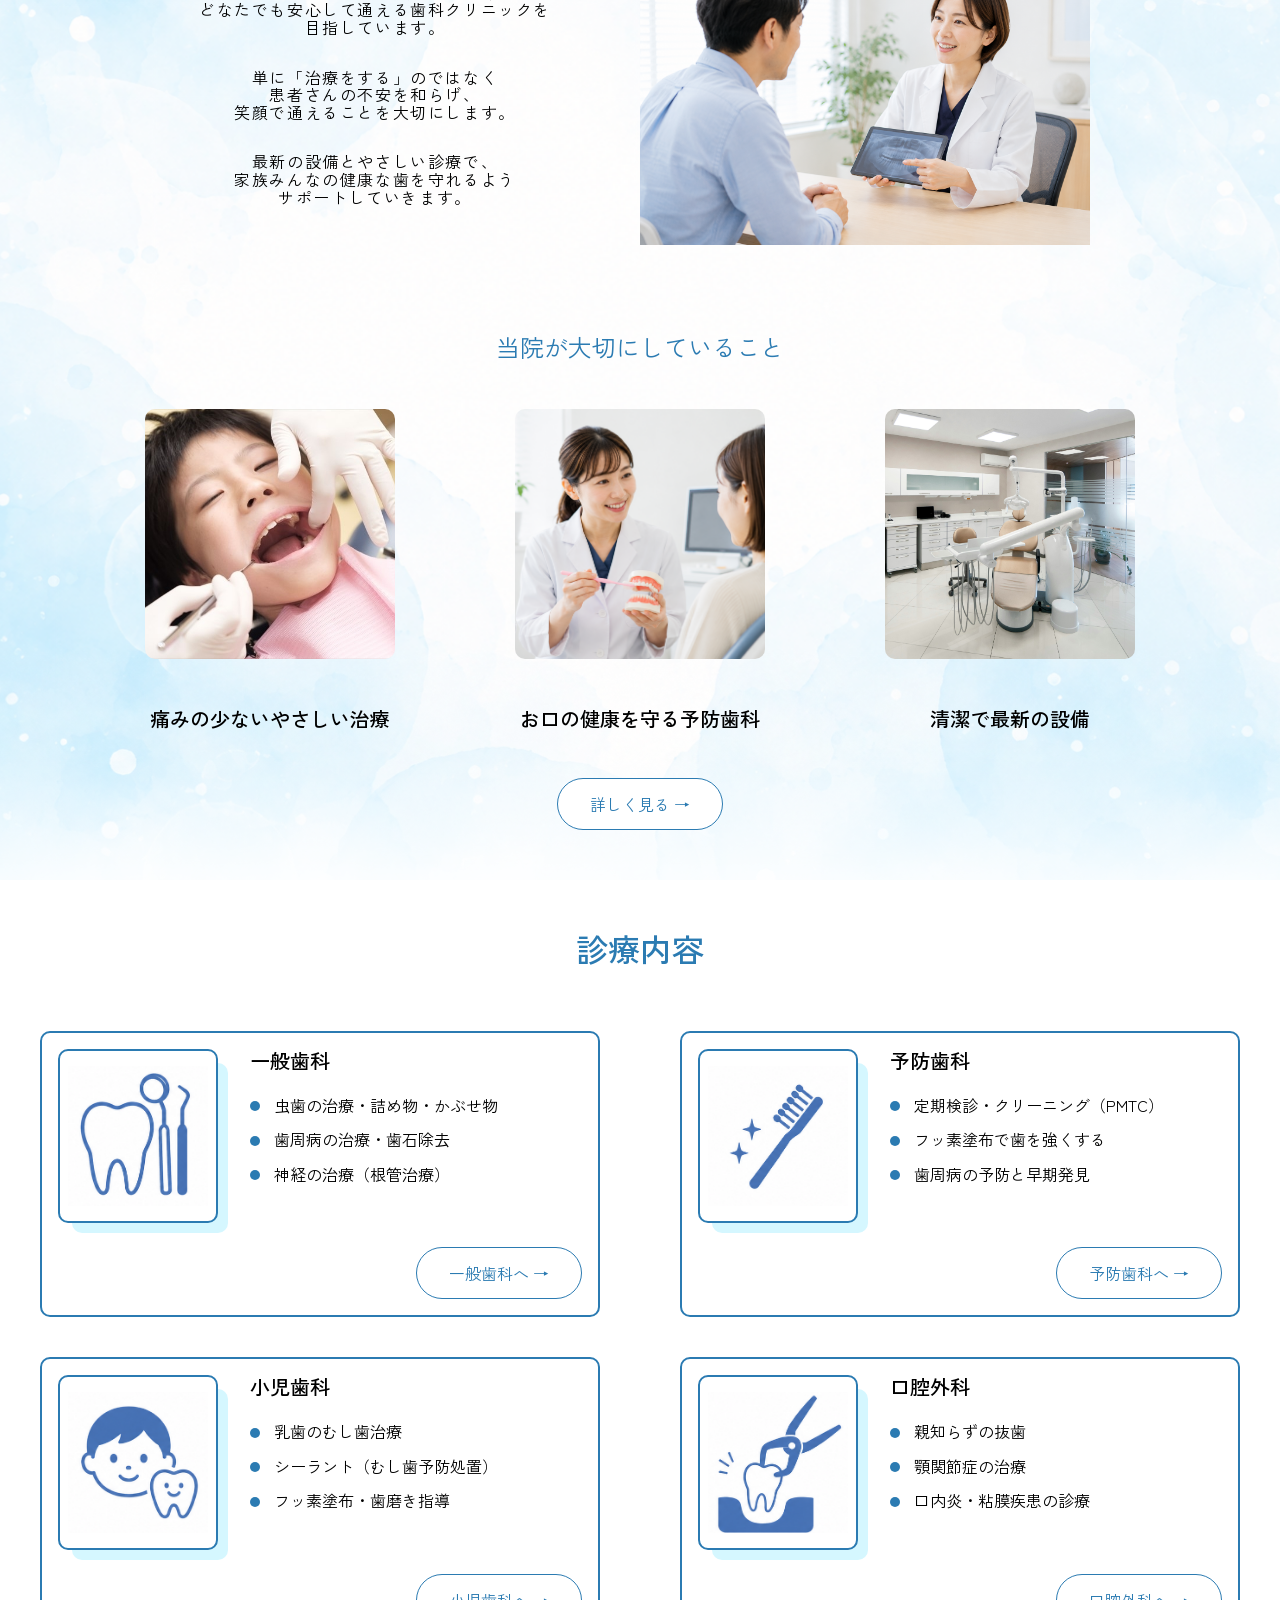
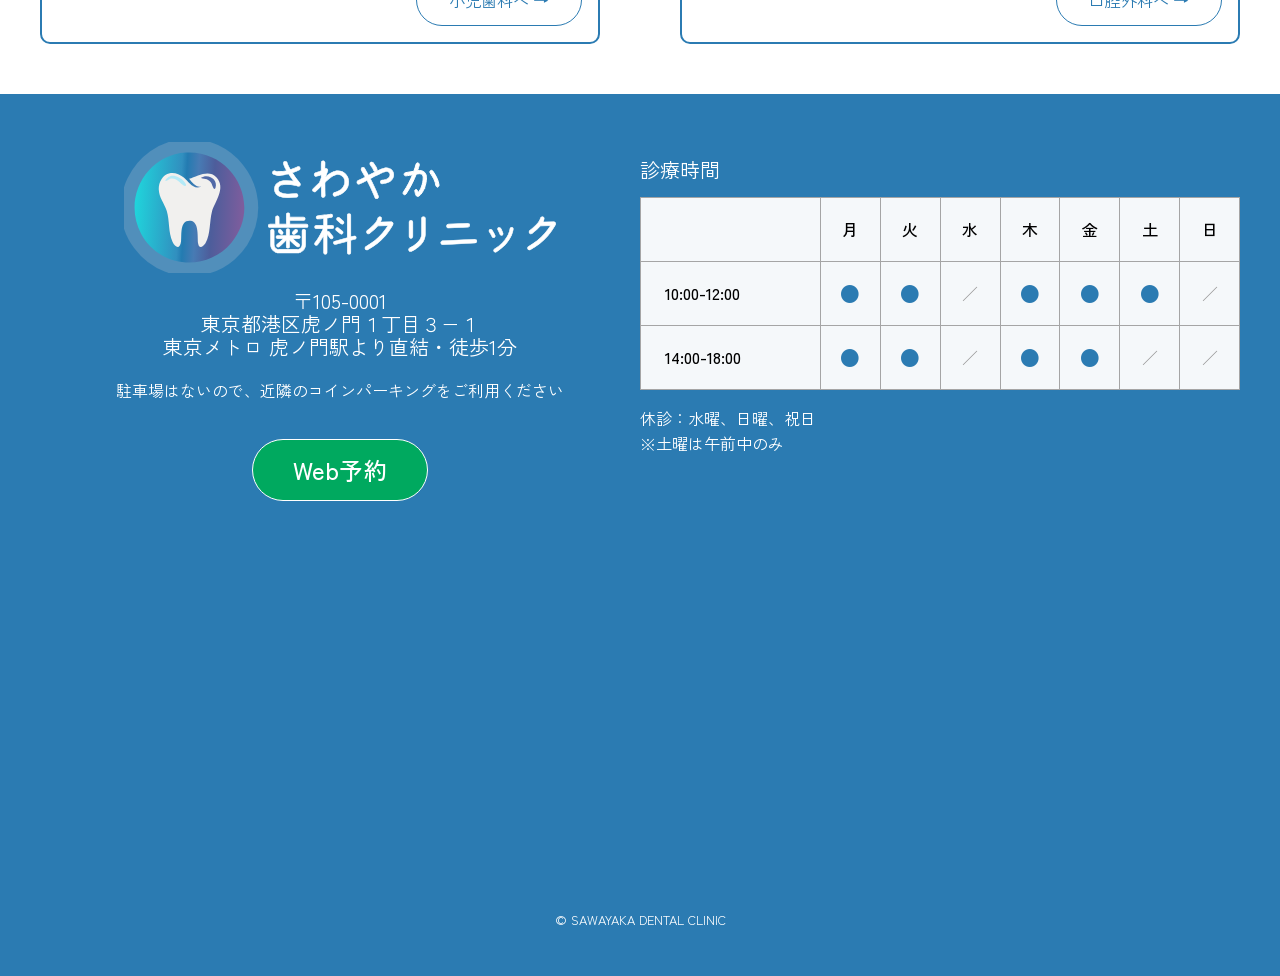
==== commit 5f6feedf: "トップページのfvの余白をなくす" ====
--- a/index.html
+++ b/index.html
@@ -75,7 +75,7 @@
     <main>
       <!-- First View -->
       <section id="fv">
-        <picture class="fv-area fv-area--top">
+        <picture class="fv-area">
           <!-- 800px以下：SP用 -->
           <source media="(max-width: 800px)" srcset="img/hero-1-sp.png" />
           <!-- 1000px以下：tablet用 -->
--- a/css/style.css
+++ b/css/style.css
@@ -313,11 +313,6 @@
   position: relative;
 }
 
-.fv-area--top {
-  width: 85%;
-  margin-left: auto;
-}
-
 .fv-copy {
   position: absolute;
   bottom: 100px;
@@ -623,6 +618,69 @@
   margin-bottom: 56px;
 }
 
+/* ========================================
+   医師紹介
+======================================== */
+
+.director-explanation {
+  display: grid;
+  grid-template-columns: 1fr 450px;
+  column-gap: 96px;
+  row-gap: 32px;
+}
+
+.director-photo {
+  grid-column: 2;
+  grid-row: 1;
+}
+
+.director-text {
+  grid-column: 1;
+  grid-row: 1/3;
+}
+
+.director-info {
+  grid-column: 2;
+  grid-row: 2;
+}
+
+.director-img {
+  width: 450px;
+  aspect-ratio: 1/1;
+  border-radius: 10px;
+}
+
+.director-name-container {
+  display: flex;
+  justify-content: flex-start;
+  align-items: center;
+  gap: 32px;
+  padding-bottom: 32px;
+  border-bottom: 2px dashed var(--color-mainblue);
+}
+
+.director-name {
+  display: flex;
+  flex-direction: column;
+  gap: 8px;  
+}
+
+.director-name-jp {
+  font-size: 32px;
+  margin-bottom: 32pz;
+}
+
+.director-profile {
+  margin-top: 32px;
+}
+
+.director-profile {
+  display: grid;
+  grid-template-columns: auto 1fr;
+  column-gap: 24px;
+  row-gap: 8px;
+}
+
 @media (max-width: 1050px) {
   .container {
     width: calc(100% - 80px);
@@ -794,6 +852,22 @@
     flex-direction: column;
     align-items: center;
   }
+
+  /* 医師紹介 */
+  .director-explanation {
+    display: flex;
+    flex-direction: column;
+    align-items: center;
+  }
+
+  .director-img {
+    width: 250px;
+  }
+
+  .director-name-jp {
+    font-size: 24px;
+  }
+
 }
 
 @media (max-width: 450px) {
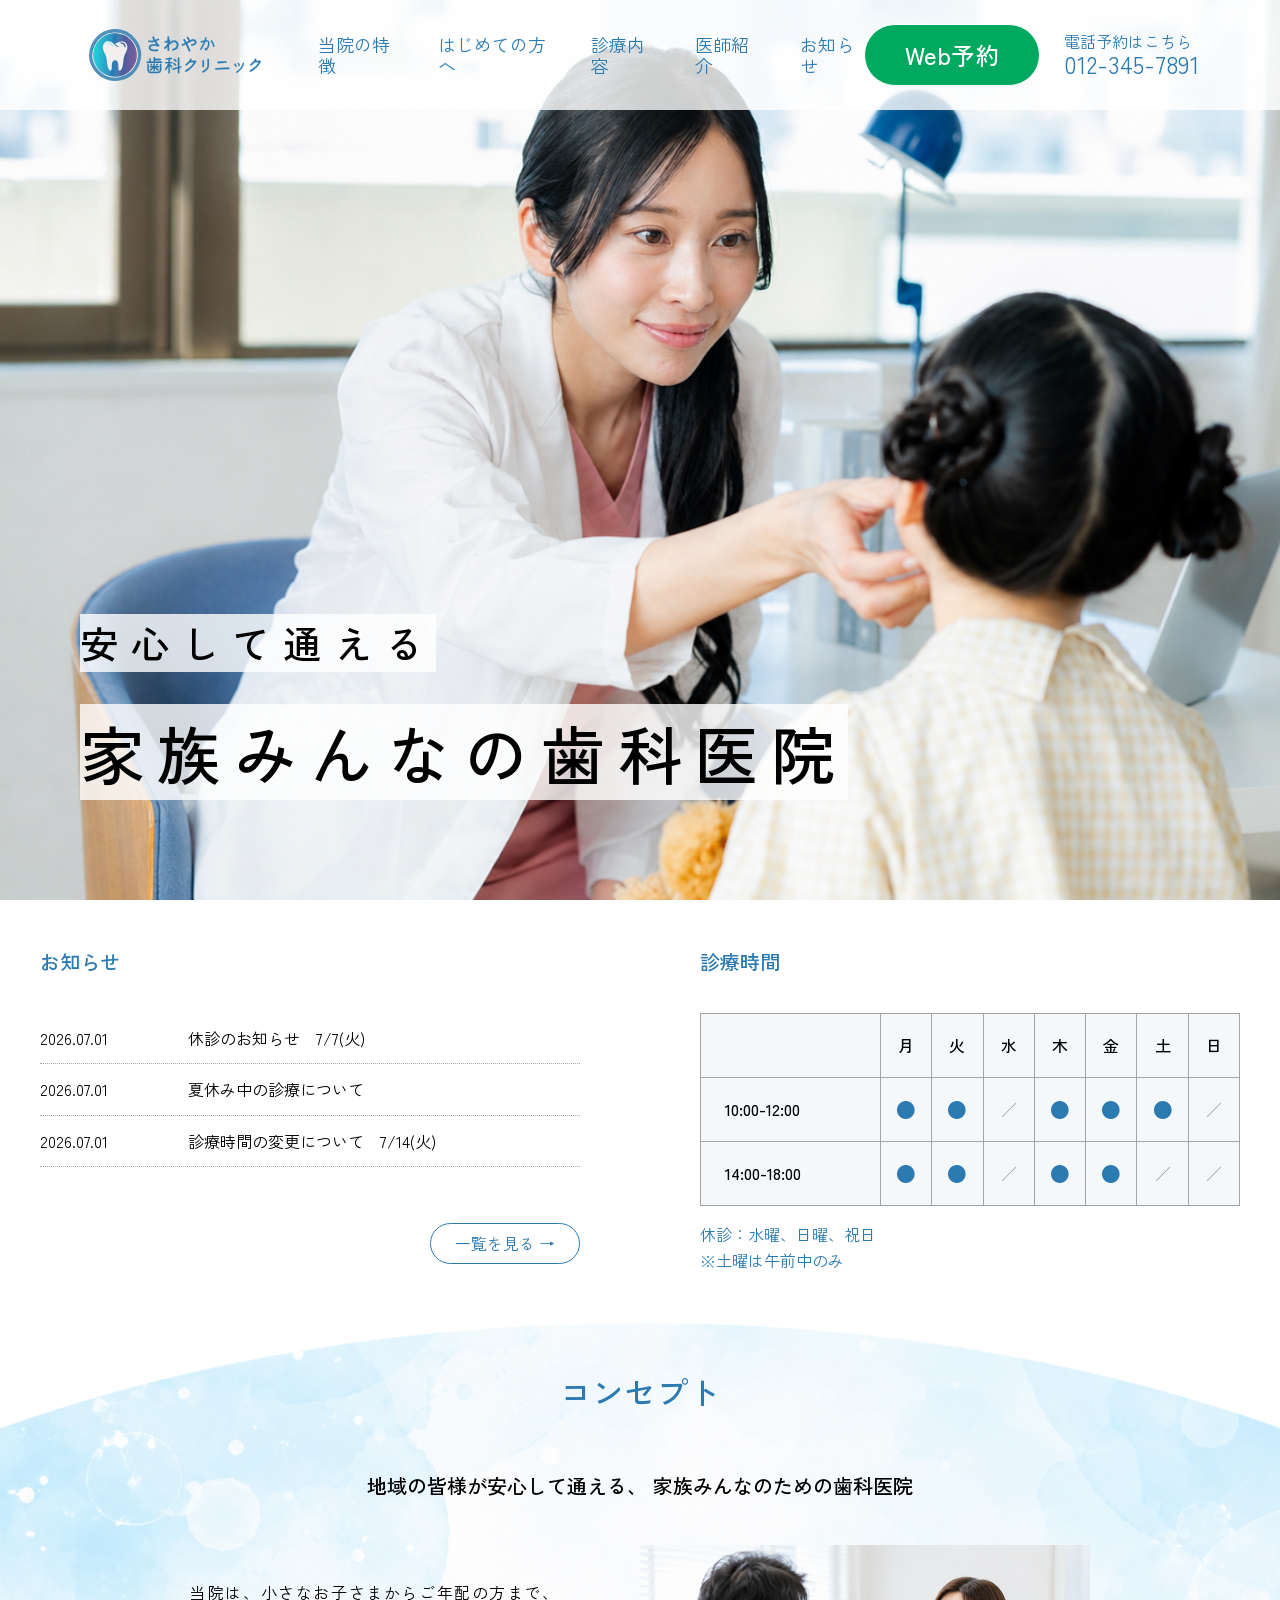
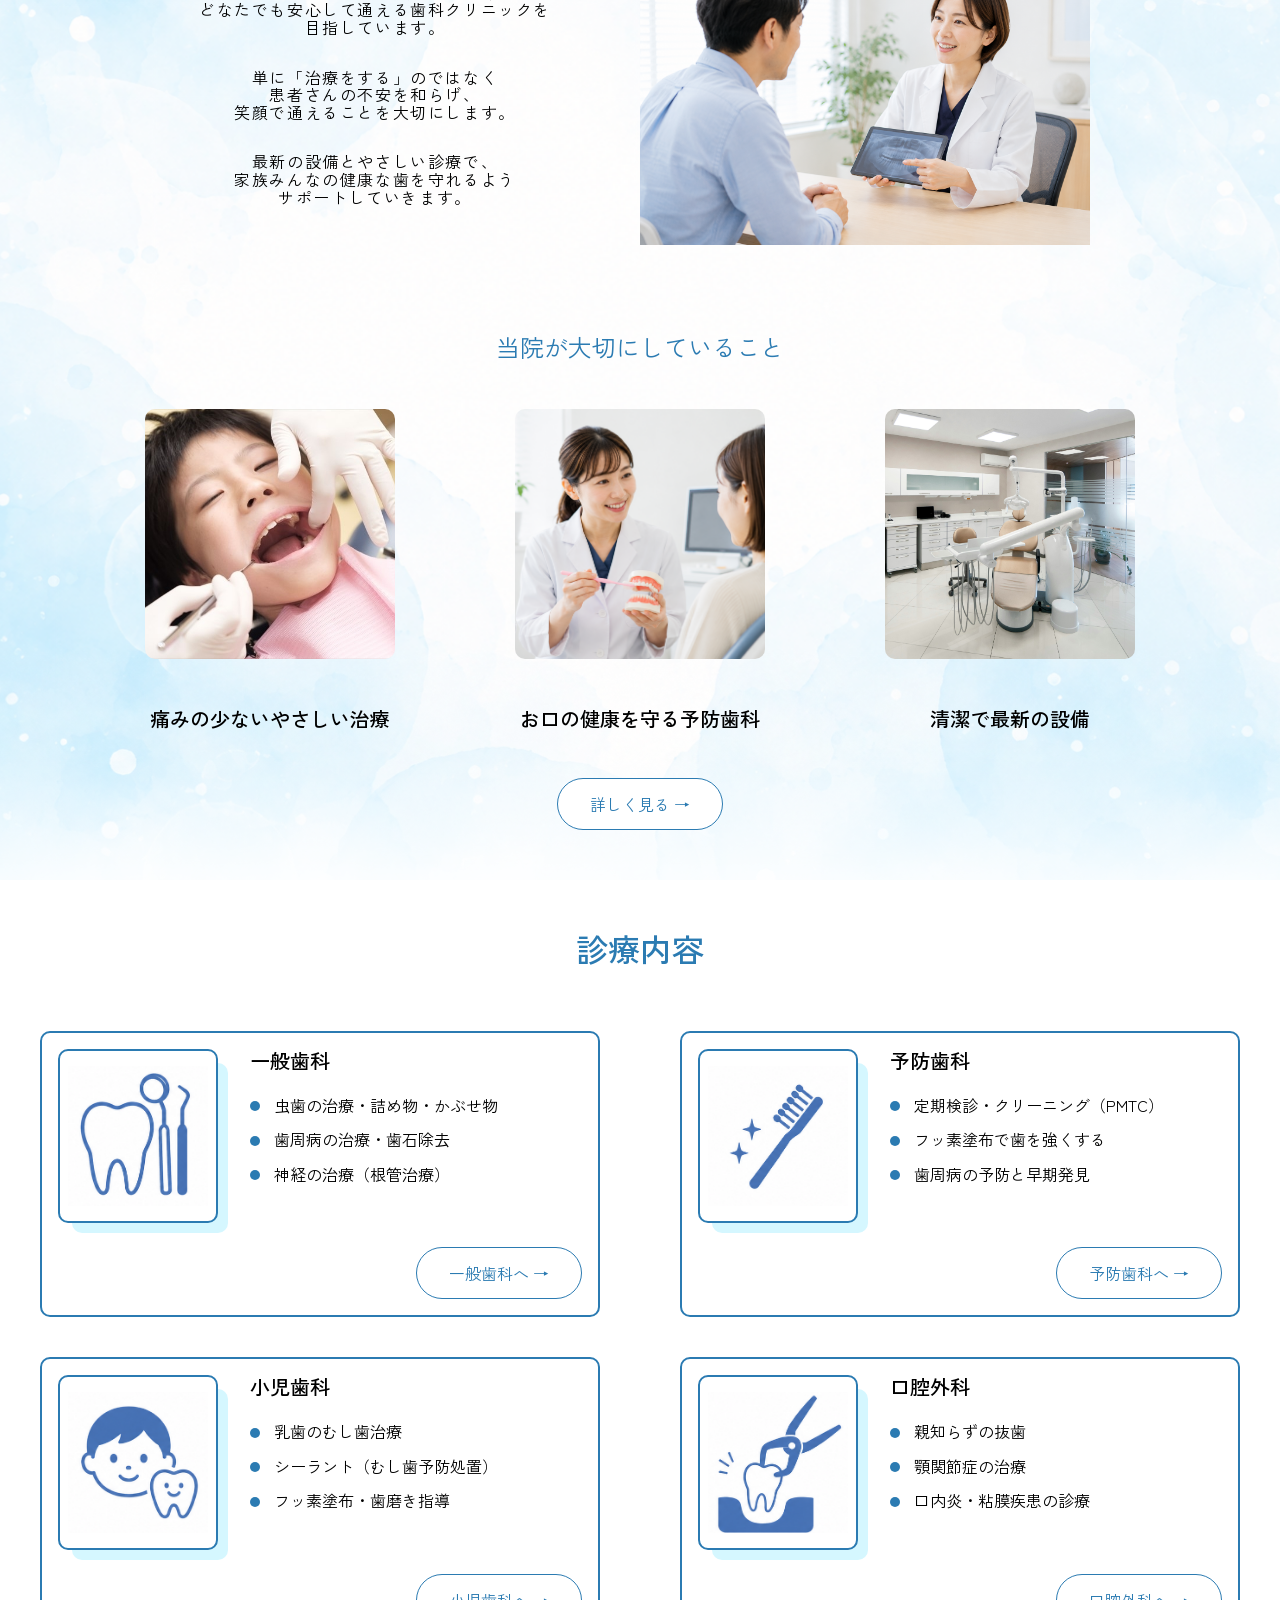
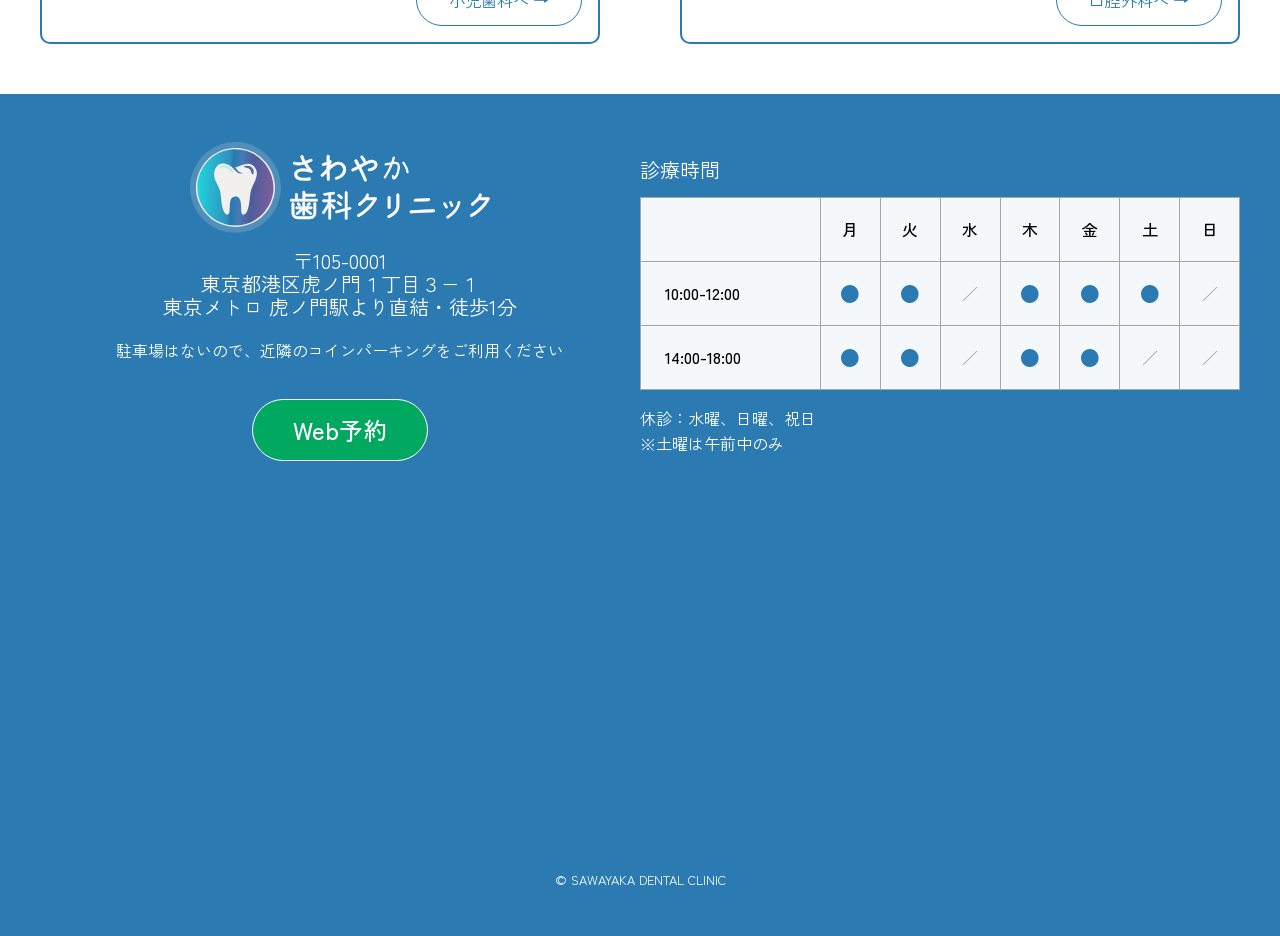
==== commit 3acfaa68: "背景画像のクラス名をsection-background-imgに変更 わかりやすくするため" ====
--- a/index.html
+++ b/index.html
@@ -160,7 +160,7 @@
       <!-- お知らせと診療時間ここまで-->
 
       <!-- Concept -->
-      <section id="concept" class="section subpage-content">
+      <section id="concept" class="section section-background-img">
         <div class="container">
           <div class="concept-contents">
             <h2 class="section-title">コンセプト</h2>
--- a/css/style.css
+++ b/css/style.css
@@ -39,6 +39,14 @@
   text-align: left;
   margin-bottom: 40px;
 }
+
+.section-background-img {
+  background-image: url("../img/background.png");
+  background-repeat: no-repeat;
+  background-position: center top;
+  background-size: cover;
+}
+
 
 .primary-button {
   display: block;
@@ -86,18 +94,18 @@
   width: 100%;
   height: 100%;
   object-fit: cover;
+  object-position: left center;
+}
+
+.fv-image--right {
   object-position: right center;
 }
 
-.subpage-content {
-  background-image: url("../img/background.png");
-  background-repeat: no-repeat;
-  background-position: center top;
-  background-size: cover;
+.fv-image--center {
+  object-position: center center;
 }
 
 /* ヘッダ */
-
 #header-area {
   position: fixed;
   top: 0;
@@ -232,9 +240,13 @@
 }
 
 .footer-logo {
-  display: flex;
-  justify-content: center;
   margin-bottom: 16px;
+}
+
+.footer-logo img {
+  display: block;
+  width: 50%;
+  margin: 0 auto;
 }
 
 .footer-cta {
@@ -622,6 +634,7 @@
    医師紹介
 ======================================== */
 
+/* first view */
 .director-explanation {
   display: grid;
   grid-template-columns: 1fr 450px;
@@ -650,35 +663,60 @@
   border-radius: 10px;
 }
 
-.director-name-container {
+.doctors-contents {
+  display: flex;
+  flex-direction: column;
+  gap: 72px;
+}
+
+.name-container {
   display: flex;
   justify-content: flex-start;
   align-items: center;
   gap: 32px;
   padding-bottom: 32px;
+}
+
+.doctor-card-divider {
   border-bottom: 2px dashed var(--color-mainblue);
-}
-
-.director-name {
+  margin-bottom: 32px;
+}
+  
+.doctors-name {
   display: flex;
   flex-direction: column;
-  gap: 8px;  
-}
-
-.director-name-jp {
+  gap: 8px; 
+}
+
+.doctors-name-jp {
   font-size: 32px;
-  margin-bottom: 32pz;
-}
-
-.director-profile {
-  margin-top: 32px;
-}
-
-.director-profile {
+}
+
+.doctors-profile {
   display: grid;
   grid-template-columns: auto 1fr;
   column-gap: 24px;
   row-gap: 8px;
+}
+
+.doctors-card {
+  display: flex;
+  gap: 80px;
+}
+
+.doctors-card-img {
+  width: 250px;
+  aspect-ratio: 1/1;
+  flex-shrink: 0;
+  border-radius: 10px;
+}
+
+.doctors-info {
+  flex: 1;
+}
+
+.doctors-comment {
+  margin-bottom: 32px;
 }
 
 @media (max-width: 1050px) {
@@ -751,7 +789,6 @@
 
   .footer-logo img {
     display: block;
-    width: 100%;
   }
 
   .footer address {
@@ -761,9 +798,6 @@
   /* First view */
   #fv picture {
     width: 100%;
-  }
-  .fv-image {
-    object-position: left center;
   }
 
   .fv-copy {
@@ -868,6 +902,16 @@
     font-size: 24px;
   }
 
+  .doctors-card {
+    flex-direction: column;
+    align-items: center;
+    gap: 16px;
+  }
+
+  .name-container {
+    justify-content: center;
+  }
+
 }
 
 @media (max-width: 450px) {
